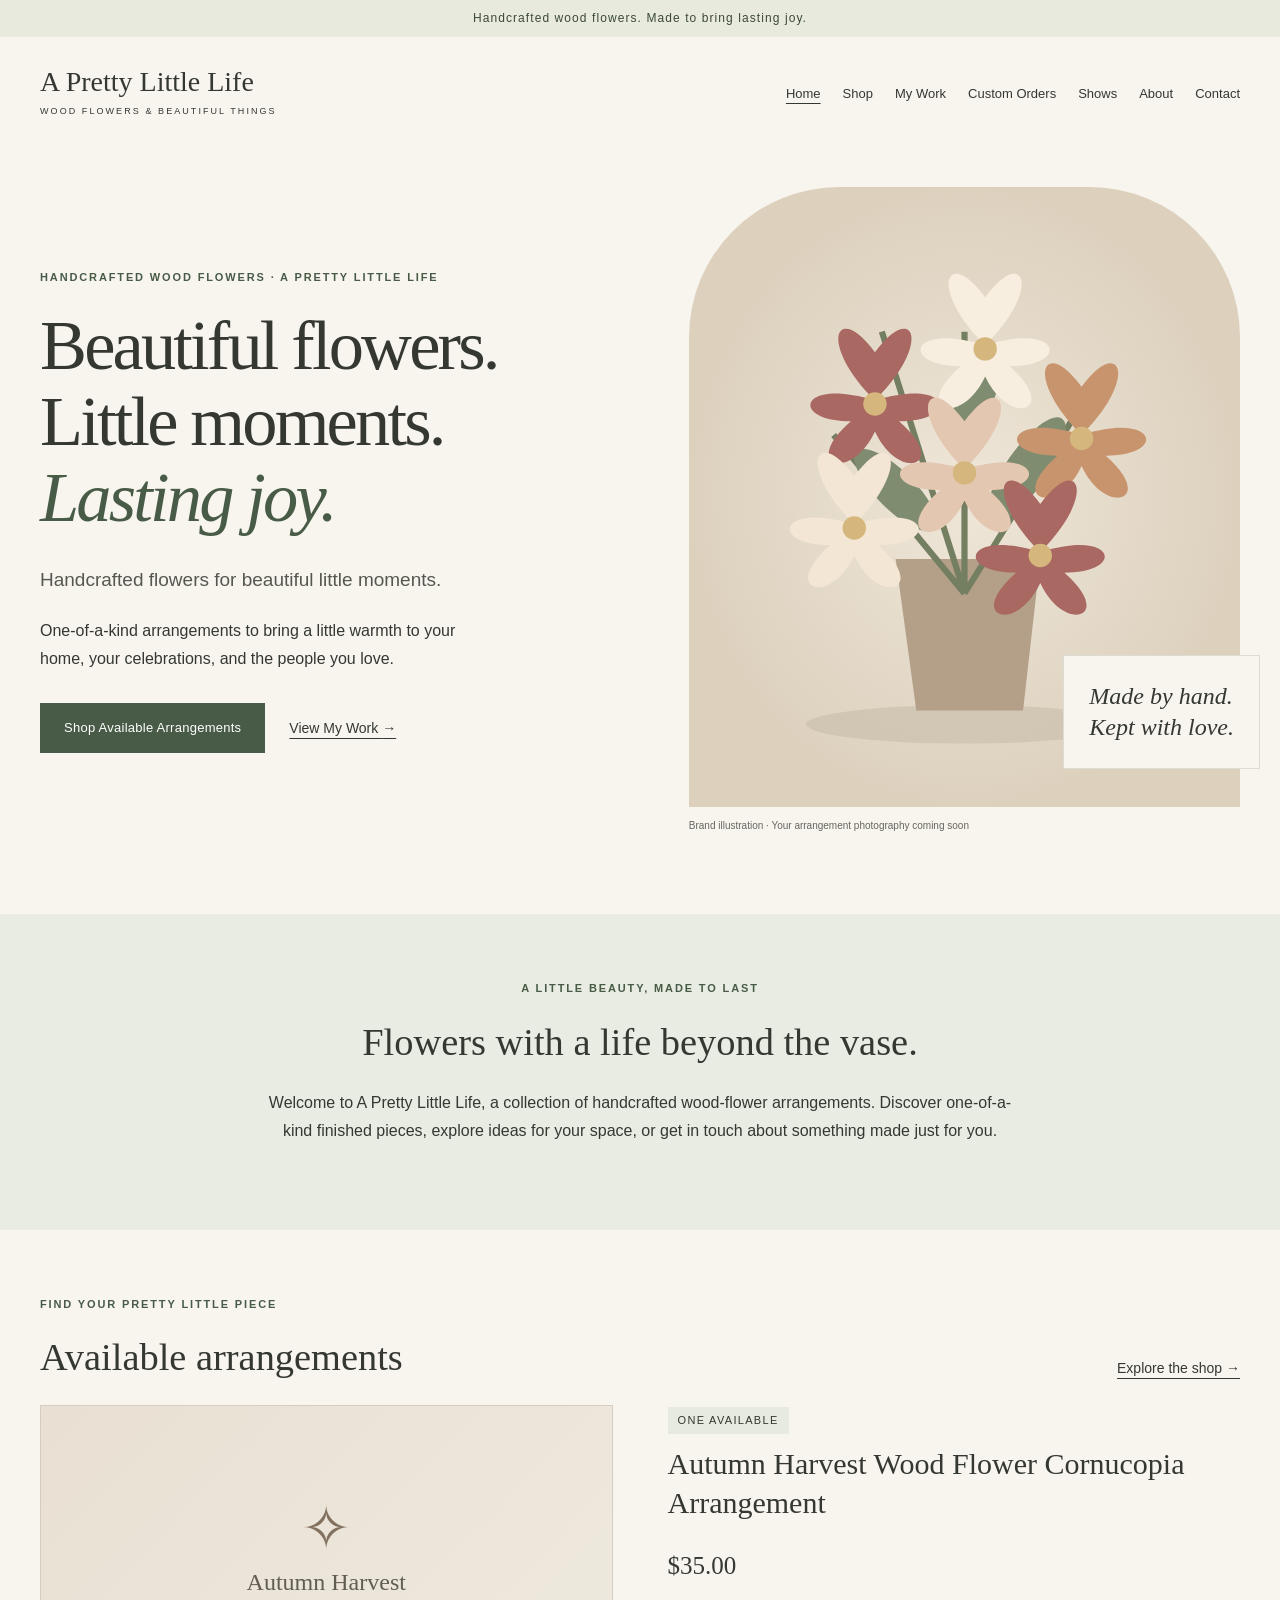
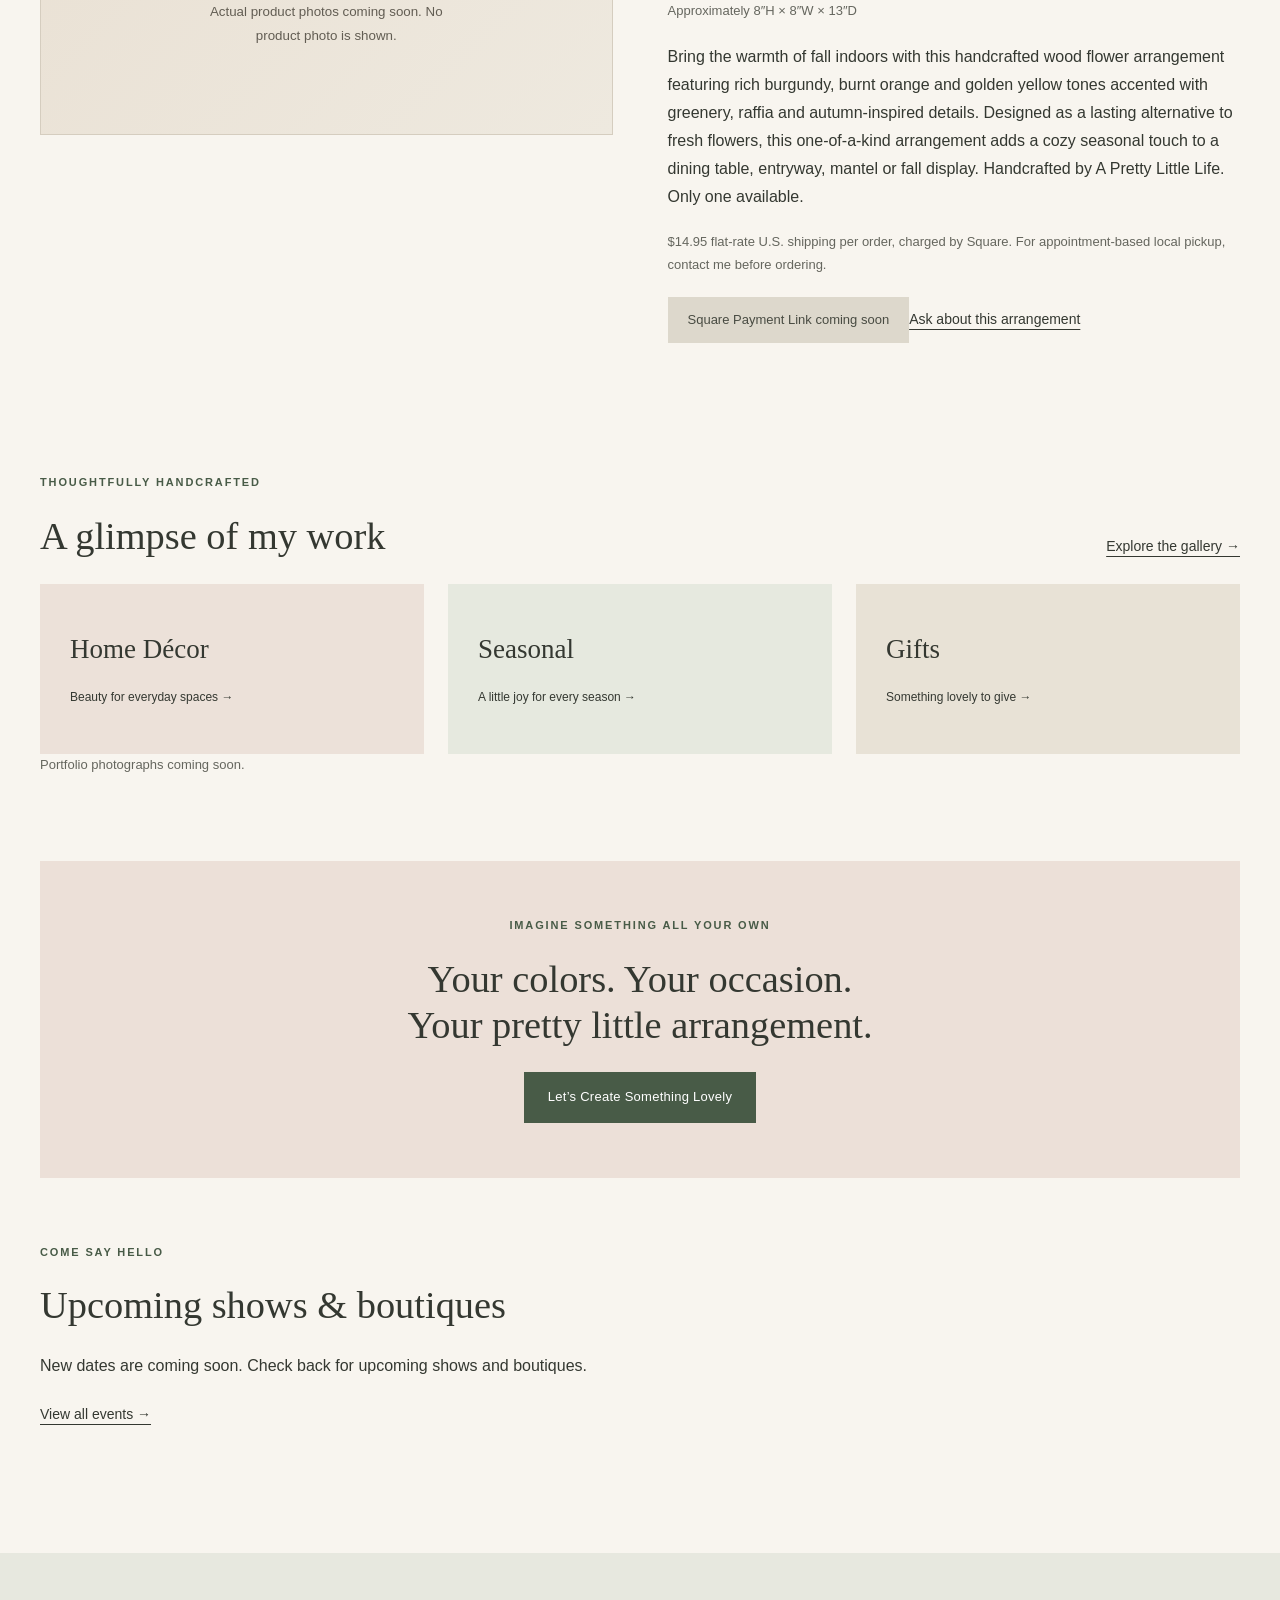
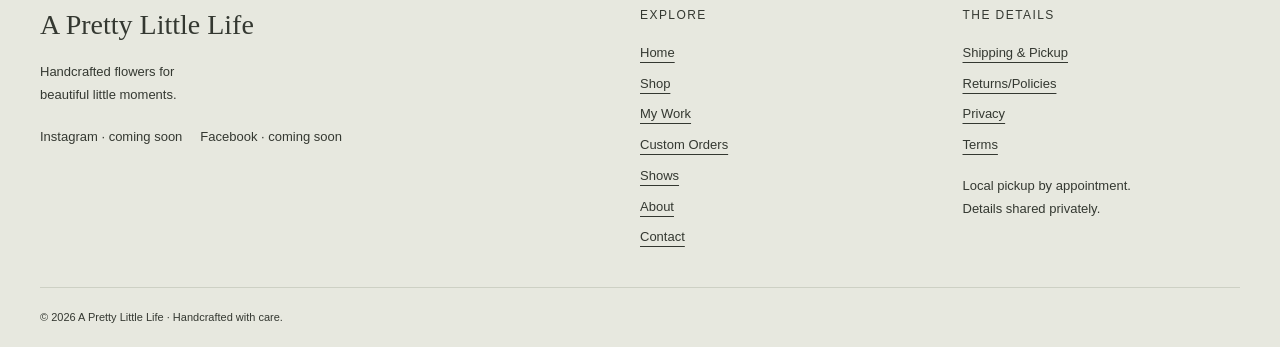
==== index.html @ d49af899 "Build A Pretty Little Life static boutique website" ====
<!doctype html><html lang="en"><head><meta charset="utf-8"><meta name="viewport" content="width=device-width,initial-scale=1"><title>Handcrafted wood-flower arrangements | A Pretty Little Life</title><meta name="description" content="Lasting wood-flower arrangements for your home, gifts and beautiful little moments."><meta property="og:title" content="Handcrafted wood-flower arrangements | A Pretty Little Life"><meta property="og:description" content="Lasting wood-flower arrangements for your home, gifts and beautiful little moments."><meta property="og:type" content="website"><meta property="og:site_name" content="A Pretty Little Life"><meta name="theme-color" content="#f8f5ef"><link rel="icon" href="assets/favicon.svg" type="image/svg+xml"><link rel="stylesheet" href="assets/style.css"><script src="assets/site.js" defer></script><script type="application/ld+json">{"@context": "https://schema.org", "@type": "Organization", "name": "A Pretty Little Life", "description": "Handcrafted wood-flower arrangements for home d\u00e9cor, gifts and celebrations."}</script><!-- PUBLIC-SEO-START --><link rel="canonical" href="https://aprettylittlelife.github.io/APrettyLittleLife-website/index.html"><meta property="og:url" content="https://aprettylittlelife.github.io/APrettyLittleLife-website/index.html"><!-- PUBLIC-SEO-END --></head><body><a class="skip" href="#main">Skip to content</a><div class="announcement">Handcrafted wood flowers. Made to bring lasting joy.</div><header class="header wrap"><a class="brand" href="index.html">A Pretty Little Life<span>WOOD FLOWERS & BEAUTIFUL THINGS</span></a><button class="menu-toggle" aria-expanded="false" aria-controls="navigation">Menu</button><nav id="navigation" aria-label="Main navigation"><a href="index.html" aria-current="page">Home</a><a href="shop.html">Shop</a><a href="my-work.html">My Work</a><a href="custom-orders.html">Custom Orders</a><a href="shows.html">Shows</a><a href="about.html">About</a><a href="contact.html">Contact</a></nav></header><main id="main"><noscript><p class="wrap form-notice">Please enable JavaScript to view current products, portfolio filters and contact options. Online ordering and inquiries are not available without JavaScript.</p></noscript><section class="hero wrap"><div><p class="eyebrow">Handcrafted wood flowers · A Pretty Little Life</p><h1>Beautiful flowers.<br>Little moments.<br><em>Lasting joy.</em></h1><p class="lede">Handcrafted flowers for beautiful little moments.</p><p>One-of-a-kind arrangements to bring a little warmth to your home, your celebrations, and the people you love.</p><div class="actions"><a class="button" href="shop.html">Shop Available Arrangements</a><a class="text-link" href="my-work.html">View My Work <span aria-hidden="true">→</span></a></div></div><figure class="hero-art"><img src="assets/flowers.svg" width="800" height="900" alt="Decorative illustration of cream, blush and terracotta flowers in a vase"><figcaption>Brand illustration · Your arrangement photography coming soon</figcaption><span class="art-note">Made by hand.<br>Kept with love.</span></figure></section><section class="intro-band"><div class="wrap narrow"><p class="eyebrow">A little beauty, made to last</p><h2>Flowers with a life beyond the vase.</h2><p>Welcome to A Pretty Little Life, a collection of handcrafted wood-flower arrangements. Discover one-of-a-kind finished pieces, explore ideas for your space, or get in touch about something made just for you.</p></div></section><section class="wrap section"><div class="section-heading"><div><p class="eyebrow">Find your pretty little piece</p><h2>Available arrangements</h2></div><a class="text-link" href="shop.html">Explore the shop →</a></div><div data-products></div></section><section class="wrap section"><div class="section-heading"><div><p class="eyebrow">Thoughtfully handcrafted</p><h2>A glimpse of my work</h2></div><a class="text-link" href="my-work.html">Explore the gallery →</a></div><div class="category-grid"><a href="my-work.html?category=Home%20Décor">Home Décor <span>Beauty for everyday spaces →</span></a><a href="my-work.html?category=Seasonal">Seasonal <span>A little joy for every season →</span></a><a href="my-work.html?category=Gifts">Gifts <span>Something lovely to give →</span></a></div><p class="muted">Portfolio photographs coming soon.</p></section><section class="cta wrap"><p class="eyebrow">Imagine something all your own</p><h2>Your colors. Your occasion.<br>Your pretty little arrangement.</h2><a class="button" href="custom-orders.html">Let’s Create Something Lovely</a></section><section class="wrap section"><p class="eyebrow">Come say hello</p><h2>Upcoming shows & boutiques</h2><div data-events></div><a class="text-link" href="shows.html">View all events →</a></section></main><footer><div class="wrap footer-grid"><div><a class="brand" href="index.html">A Pretty Little Life</a><p>Handcrafted flowers for<br>beautiful little moments.</p><div data-social></div></div><div><h2>Explore</h2><a href="index.html" aria-current="page">Home</a><a href="shop.html">Shop</a><a href="my-work.html">My Work</a><a href="custom-orders.html">Custom Orders</a><a href="shows.html">Shows</a><a href="about.html">About</a><a href="contact.html">Contact</a></div><div><h2>The details</h2><a href="shipping.html">Shipping & Pickup</a><a href="policies.html">Returns/Policies</a><a href="privacy.html">Privacy</a><a href="terms.html">Terms</a><p>Local pickup by appointment.<br>Details shared privately.</p></div></div><div class="wrap copyright">© <span data-year></span> A Pretty Little Life · Handcrafted with care.</div></footer></body></html>
---- assets/style.css ----
:root{--cream:#f8f5ef;--ink:#343831;--sage:#485b47;--muted:#65665e;--line:#dedbd2;--blush:#ece0d8}*{box-sizing:border-box}body{margin:0;background:var(--cream);color:var(--ink);font:16px/1.75 Arial,sans-serif}h1,h2,h3,.brand{font-family:Georgia,'Times New Roman',serif;font-weight:400}h1{font-size:clamp(2.5rem,5.5vw,5.2rem);line-height:1.08;letter-spacing:-.04em;margin:20px 0 28px}h2{font-size:clamp(1.9rem,3vw,2.8rem);line-height:1.2;margin:10px 0 24px}h3{font-size:1.5rem;line-height:1.3}p{margin:0 0 20px}a{color:inherit;text-underline-offset:5px}button,input,select,textarea{font:inherit}button,a,input,select,textarea{touch-action:manipulation}button{cursor:pointer}:focus-visible{outline:3px solid #976545;outline-offset:5px}.wrap{width:min(1200px,calc(100% - 80px));margin:auto}.narrow{max-width:760px}.announcement{text-align:center;background:#e7eadd;color:#3c493b;padding:8px;font-size:12px;letter-spacing:.09em}.header{display:flex;align-items:center;justify-content:space-between;padding-top:28px;padding-bottom:28px;gap:25px}.brand{text-decoration:none;font-size:28px;line-height:1.2;white-space:nowrap}.brand span{display:block;font:9px/2.8 Arial,sans-serif;letter-spacing:.23em;text-align:center}.header nav{display:flex;gap:22px;font-size:13px}.header nav a{text-decoration:none}.header nav a:hover,.header nav a[aria-current]{text-decoration:underline}.menu-toggle{display:none}.hero{display:grid;grid-template-columns:1.05fr 1fr;gap:70px;align-items:center;padding-top:35px;padding-bottom:80px}.eyebrow{text-transform:uppercase;letter-spacing:.17em;font-size:11px;color:var(--sage);font-weight:700}.hero h1 em{color:var(--sage);font-weight:400}.lede{font-size:19px;max-width:650px;color:#55584f}.hero>div>p:not(.eyebrow){max-width:460px}.actions{display:flex;align-items:center;gap:24px;flex-wrap:wrap;margin-top:30px}.button{display:inline-block;background:var(--sage);color:white;padding:13px 23px;border:1px solid var(--sage);text-decoration:none;font-size:13px;letter-spacing:.02em}.button:hover{background:#334831}.text-link{font-size:14px}.hero-art{position:relative;margin:0}.hero-art img{width:100%;height:auto;display:block;border-radius:150px 150px 0 0}.hero-art figcaption{font-size:10px;margin-top:10px;color:var(--muted)}.art-note{position:absolute;bottom:65px;right:-20px;background:var(--cream);border:1px solid var(--line);padding:25px;font:italic 24px/1.3 Georgia}.intro-band{text-align:center;background:#e9ece2;padding:65px 0}.section{padding-top:65px;padding-bottom:65px}.section-heading{display:flex;align-items:end;justify-content:space-between;gap:20px;margin-bottom:25px}.section-heading h2{margin-bottom:0}.product{display:grid;grid-template-columns:1fr 1fr;gap:55px;align-items:start}.placeholder{background:linear-gradient(135deg,#e9e0d3,#eee9df);min-height:330px;display:flex;flex-direction:column;justify-content:center;align-items:center;text-align:center;padding:30px;color:#625d53;border:1px solid #d5cdbf}.placeholder:before{content:'✧';font:60px Georgia;color:#81715e}.placeholder span{font:24px/1.5 Georgia}.placeholder small{max-width:280px}.product h3{font-size:30px;margin-top:10px}.price{font:25px Georgia}.badge{font-size:11px;text-transform:uppercase;letter-spacing:.12em;display:inline-block;background:#e6eadf;padding:4px 10px}.muted{font-size:13px;color:var(--muted)}.product .disabled{background:#ddd8cc;color:#484b42;padding:12px 20px;display:inline-block;font-size:13px}.product figure{margin:0}.product img{width:100%;object-fit:contain;max-height:500px}.thumbnails{display:flex;gap:12px;flex-wrap:wrap;margin-top:12px}.thumbnails button{background:transparent;border:1px solid var(--line);padding:5px;width:75px}.thumbnails img{height:65px}.category-grid,.gallery-grid{display:grid;grid-template-columns:repeat(3,1fr);gap:24px}.category-grid a{background:#ece1d9;padding:50px 30px;text-decoration:none;font:27px Georgia}.category-grid a:nth-child(2){background:#e6e9df}.category-grid a:nth-child(3){background:#e8e2d6}.category-grid span{display:block;font:12px Arial;margin-top:25px}.cta{background:var(--blush);padding:55px;text-align:center}.info-grid{display:grid;grid-template-columns:1.25fr 1fr;gap:70px}.page-intro{padding-top:60px;padding-bottom:35px;border-bottom:1px solid var(--line)}.page-intro h1{font-size:clamp(2.5rem,5vw,4.5rem)}.filters{display:flex;gap:10px;flex-wrap:wrap;margin-bottom:30px}.filters button{border:1px solid #a3a99a;padding:9px 17px;background:transparent;color:var(--ink);font-size:13px}.filters button[aria-pressed=true]{background:var(--sage);color:white}.gallery-grid figure{margin:0}.gallery-grid img{width:100%;height:300px;object-fit:cover}.gallery-grid figcaption{font:22px Georgia;margin-top:16px}.form-grid{display:grid;grid-template-columns:1fr 1fr;gap:20px}label{display:block;font-size:13px;font-weight:600}input,select,textarea{display:block;width:100%;background:#fffdf9;border:1px solid #9e9e91;color:var(--ink);padding:11px;margin-top:7px;border-radius:0}.full{grid-column:1/-1}.form-notice,.story-placeholder{padding:20px;background:#ede7dc;border-left:3px solid #8b7960;font-size:14px}.form-notice{margin-top:25px}.form-result{margin-top:20px}.event{border-bottom:1px solid var(--line);padding:20px 0}footer{margin-top:60px;background:#e7e8df;padding:55px 0 20px}.footer-grid{display:grid;grid-template-columns:2fr 1fr 1fr;gap:45px}.footer-grid h2{font:12px Arial;text-transform:uppercase;letter-spacing:.12em;margin:0 0 20px}.footer-grid>div>a:not(.brand){display:block;font-size:13px;margin-bottom:8px}.footer-grid p{font-size:13px;margin-top:18px}.social{display:flex;gap:18px;font-size:13px}.copyright{border-top:1px solid #cdd0c4;padding-top:20px;margin-top:30px;font-size:11px}.skip{position:absolute;left:15px;top:-100px;background:white;padding:15px;z-index:10}.skip:focus{top:10px}.portrait{min-height:420px}body:has(.menu-toggle[aria-expanded=true]) .header nav{display:flex}@media(max-width:1000px){.header{flex-wrap:wrap}.header nav{gap:18px}.hero{gap:35px}.brand{font-size:25px}.wrap{width:calc(100% - 48px)}}@media(max-width:700px){.wrap{width:calc(100% - 36px)}.header{position:relative;padding:20px 0}.menu-toggle{display:block;background:transparent;border:1px solid #8c9484;padding:7px 12px}.header nav{display:none;width:100%;flex-direction:column;gap:0}.header nav a{padding:12px 0}.hero{grid-template-columns:1fr;padding-top:30px;padding-bottom:45px;gap:35px}.hero h1{font-size:3.3rem}.hero-art{max-width:440px;width:100%;margin:auto}.art-note{right:0}.hero-art img{max-height:460px;object-fit:cover}.section{padding:40px 0}.intro-band{padding:40px 0}.product,.info-grid{grid-template-columns:1fr;gap:30px}.category-grid,.gallery-grid{grid-template-columns:1fr}.category-grid a{padding:35px}.section-heading{align-items:start;flex-direction:column}.cta{padding:35px 20px}.footer-grid{grid-template-columns:1fr 1fr;gap:30px}.footer-grid>div:first-child{grid-column:1/-1}.form-grid{grid-template-columns:1fr}.page-intro{padding-top:35px}.announcement{font-size:10px}.placeholder{min-height:280px}}
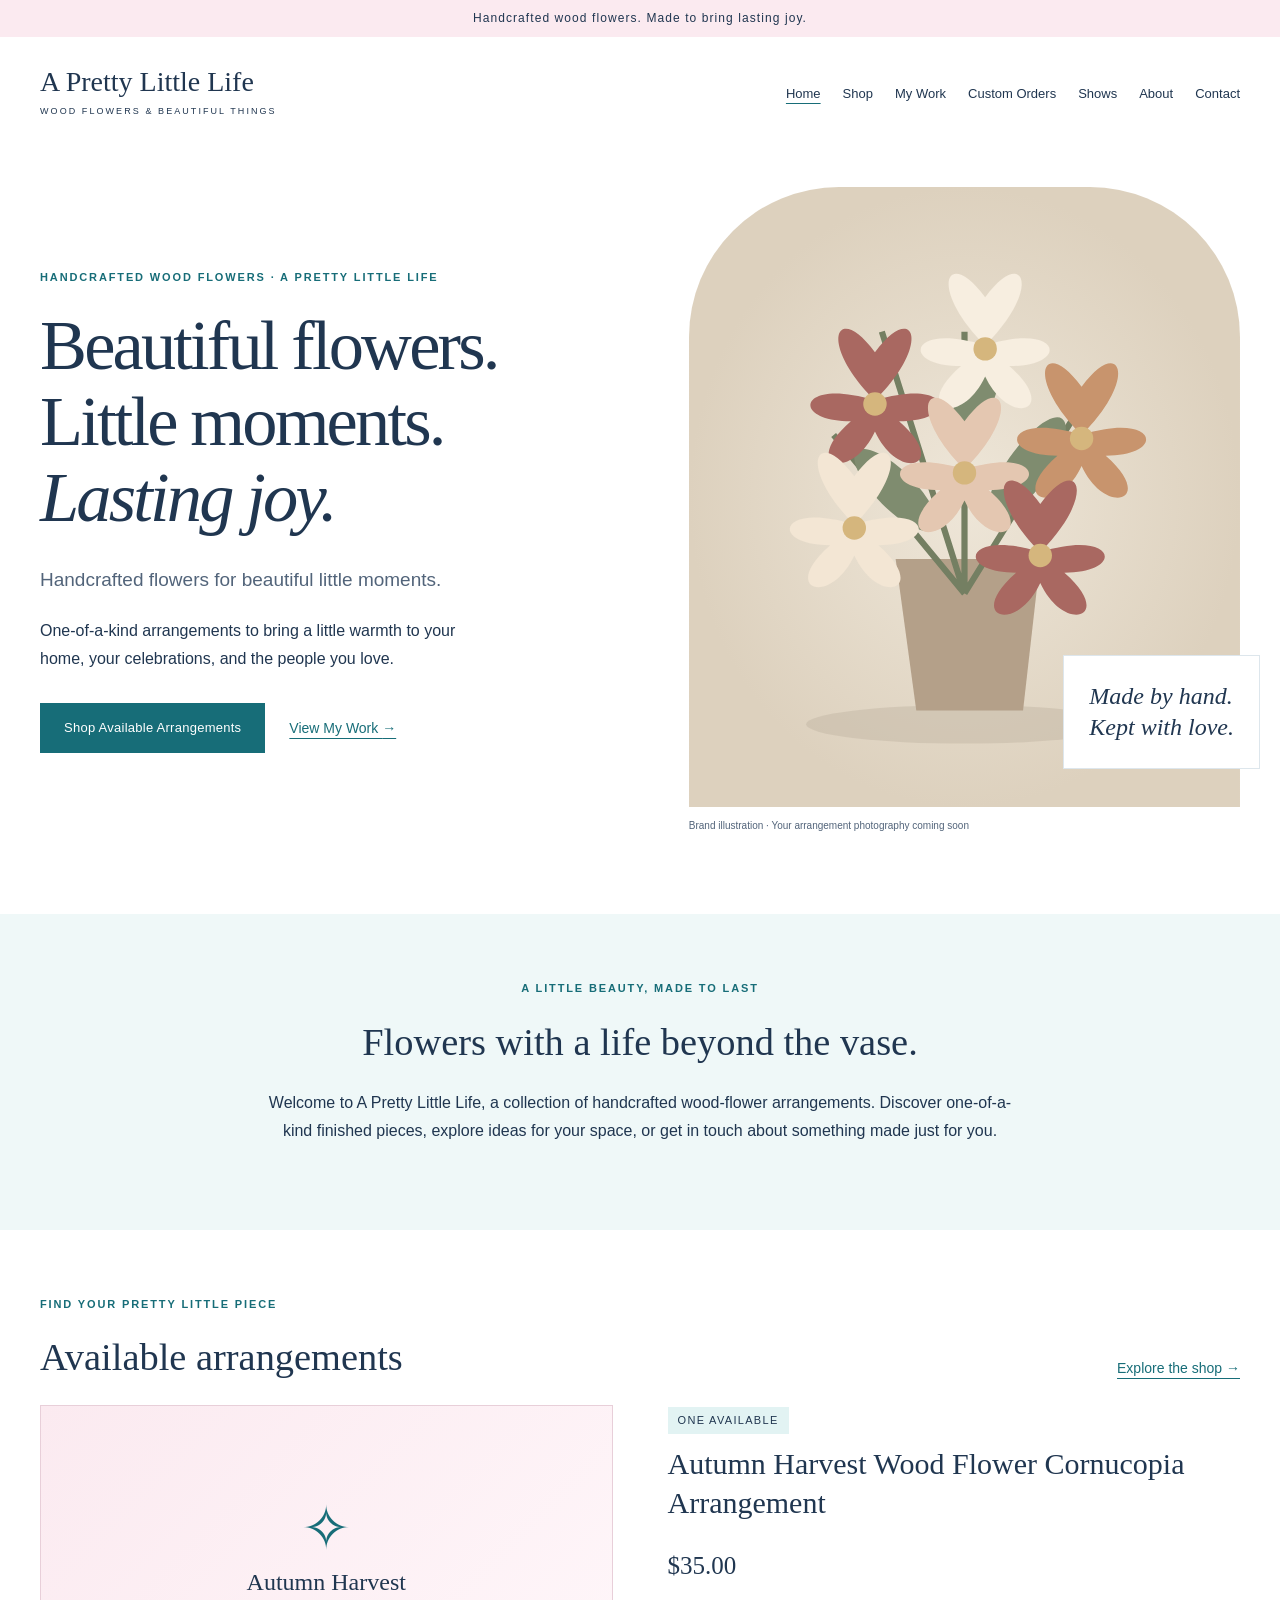
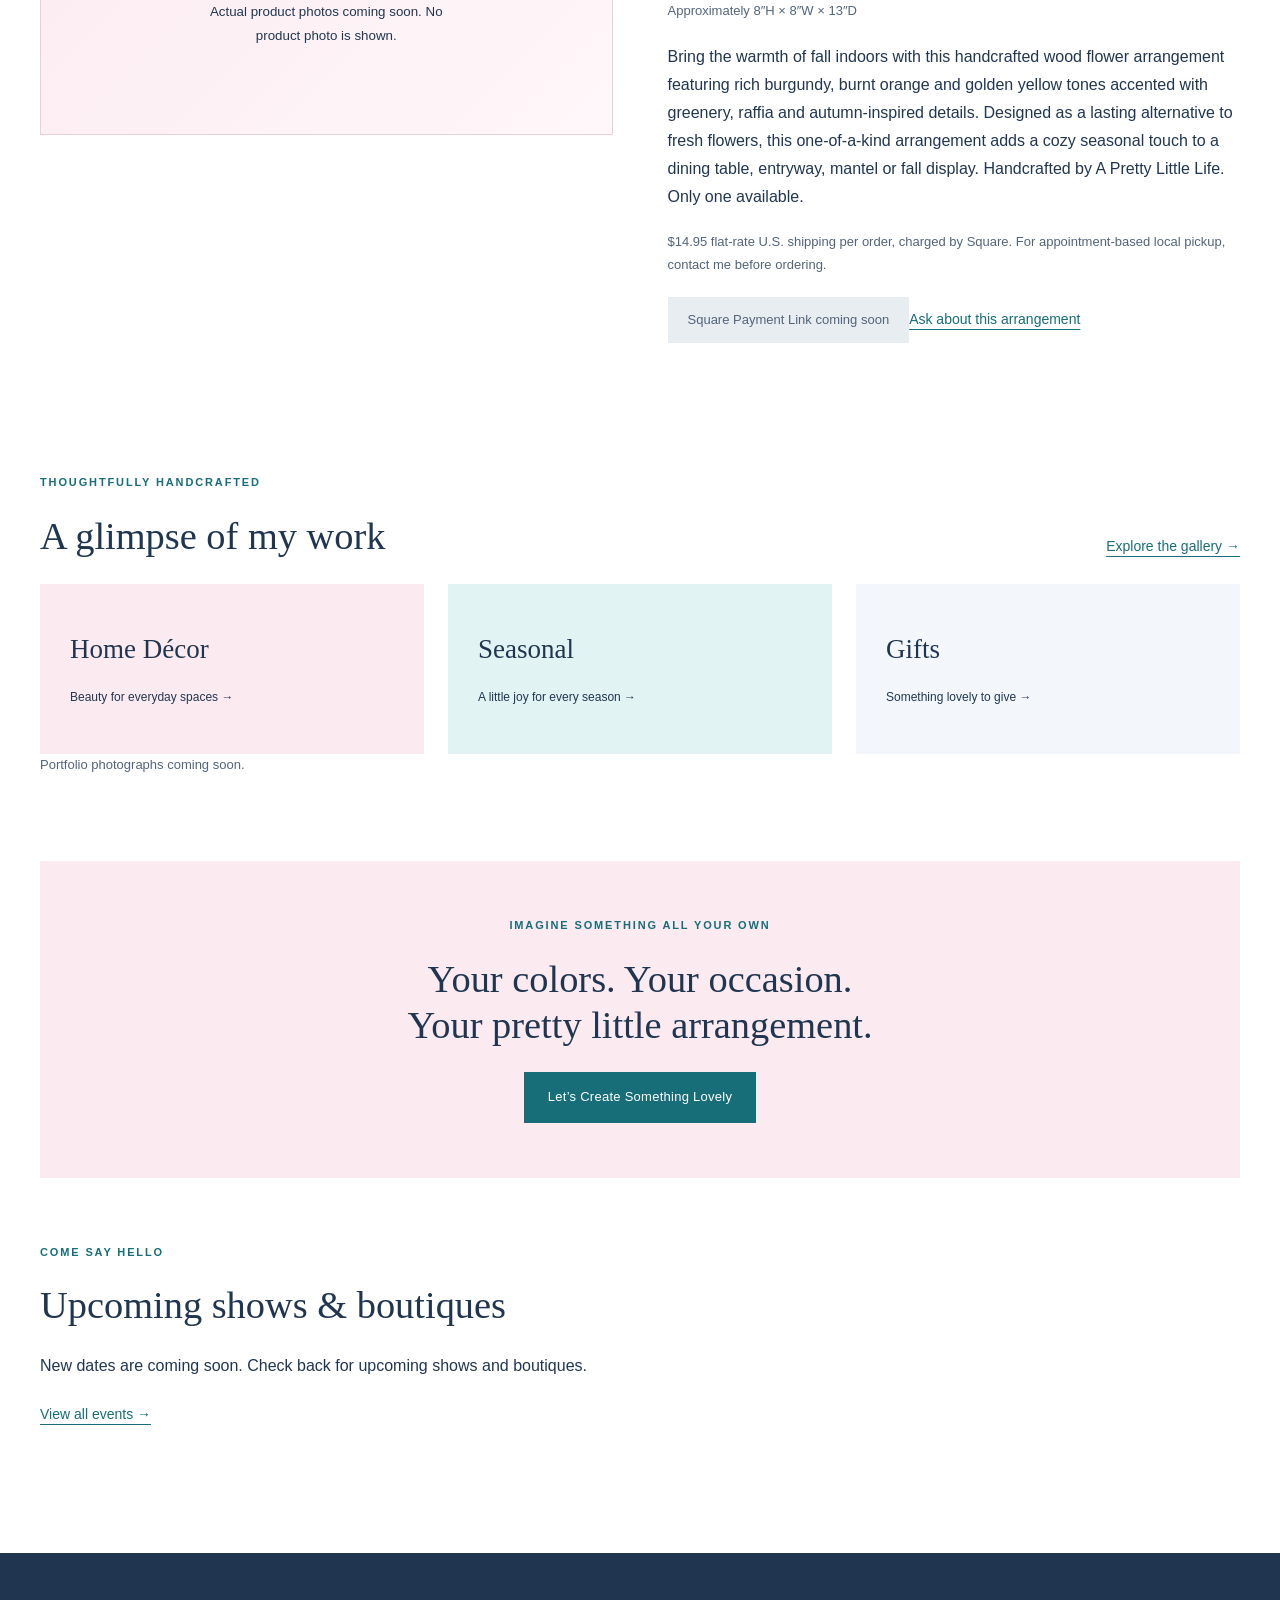
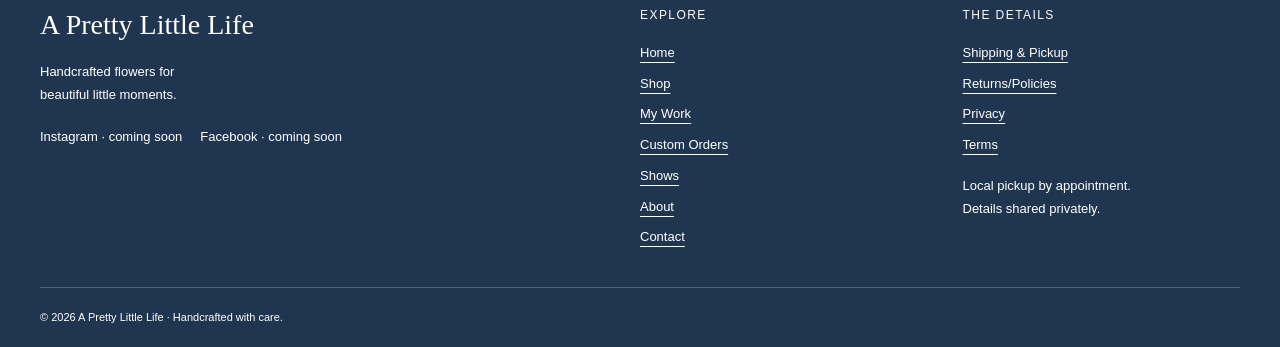
==== commit 7f846955: "Refresh boutique palette with white pink aqua and navy" ====
--- a/index.html
+++ b/index.html
@@ -1 +1 @@
-<!doctype html><html lang="en"><head><meta charset="utf-8"><meta name="viewport" content="width=device-width,initial-scale=1"><title>Handcrafted wood-flower arrangements | A Pretty Little Life</title><meta name="description" content="Lasting wood-flower arrangements for your home, gifts and beautiful little moments."><meta property="og:title" content="Handcrafted wood-flower arrangements | A Pretty Little Life"><meta property="og:description" content="Lasting wood-flower arrangements for your home, gifts and beautiful little moments."><meta property="og:type" content="website"><meta property="og:site_name" content="A Pretty Little Life"><meta name="theme-color" content="#f8f5ef"><link rel="icon" href="assets/favicon.svg" type="image/svg+xml"><link rel="stylesheet" href="assets/style.css"><script src="assets/site.js" defer></script><script type="application/ld+json">{"@context": "https://schema.org", "@type": "Organization", "name": "A Pretty Little Life", "description": "Handcrafted wood-flower arrangements for home d\u00e9cor, gifts and celebrations."}</script><!-- PUBLIC-SEO-START --><link rel="canonical" href="https://aprettylittlelife.github.io/APrettyLittleLife-website/index.html"><meta property="og:url" content="https://aprettylittlelife.github.io/APrettyLittleLife-website/index.html"><!-- PUBLIC-SEO-END --></head><body><a class="skip" href="#main">Skip to content</a><div class="announcement">Handcrafted wood flowers. Made to bring lasting joy.</div><header class="header wrap"><a class="brand" href="index.html">A Pretty Little Life<span>WOOD FLOWERS & BEAUTIFUL THINGS</span></a><button class="menu-toggle" aria-expanded="false" aria-controls="navigation">Menu</button><nav id="navigation" aria-label="Main navigation"><a href="index.html" aria-current="page">Home</a><a href="shop.html">Shop</a><a href="my-work.html">My Work</a><a href="custom-orders.html">Custom Orders</a><a href="shows.html">Shows</a><a href="about.html">About</a><a href="contact.html">Contact</a></nav></header><main id="main"><noscript><p class="wrap form-notice">Please enable JavaScript to view current products, portfolio filters and contact options. Online ordering and inquiries are not available without JavaScript.</p></noscript><section class="hero wrap"><div><p class="eyebrow">Handcrafted wood flowers · A Pretty Little Life</p><h1>Beautiful flowers.<br>Little moments.<br><em>Lasting joy.</em></h1><p class="lede">Handcrafted flowers for beautiful little moments.</p><p>One-of-a-kind arrangements to bring a little warmth to your home, your celebrations, and the people you love.</p><div class="actions"><a class="button" href="shop.html">Shop Available Arrangements</a><a class="text-link" href="my-work.html">View My Work <span aria-hidden="true">→</span></a></div></div><figure class="hero-art"><img src="assets/flowers.svg" width="800" height="900" alt="Decorative illustration of cream, blush and terracotta flowers in a vase"><figcaption>Brand illustration · Your arrangement photography coming soon</figcaption><span class="art-note">Made by hand.<br>Kept with love.</span></figure></section><section class="intro-band"><div class="wrap narrow"><p class="eyebrow">A little beauty, made to last</p><h2>Flowers with a life beyond the vase.</h2><p>Welcome to A Pretty Little Life, a collection of handcrafted wood-flower arrangements. Discover one-of-a-kind finished pieces, explore ideas for your space, or get in touch about something made just for you.</p></div></section><section class="wrap section"><div class="section-heading"><div><p class="eyebrow">Find your pretty little piece</p><h2>Available arrangements</h2></div><a class="text-link" href="shop.html">Explore the shop →</a></div><div data-products></div></section><section class="wrap section"><div class="section-heading"><div><p class="eyebrow">Thoughtfully handcrafted</p><h2>A glimpse of my work</h2></div><a class="text-link" href="my-work.html">Explore the gallery →</a></div><div class="category-grid"><a href="my-work.html?category=Home%20Décor">Home Décor <span>Beauty for everyday spaces →</span></a><a href="my-work.html?category=Seasonal">Seasonal <span>A little joy for every season →</span></a><a href="my-work.html?category=Gifts">Gifts <span>Something lovely to give →</span></a></div><p class="muted">Portfolio photographs coming soon.</p></section><section class="cta wrap"><p class="eyebrow">Imagine something all your own</p><h2>Your colors. Your occasion.<br>Your pretty little arrangement.</h2><a class="button" href="custom-orders.html">Let’s Create Something Lovely</a></section><section class="wrap section"><p class="eyebrow">Come say hello</p><h2>Upcoming shows & boutiques</h2><div data-events></div><a class="text-link" href="shows.html">View all events →</a></section></main><footer><div class="wrap footer-grid"><div><a class="brand" href="index.html">A Pretty Little Life</a><p>Handcrafted flowers for<br>beautiful little moments.</p><div data-social></div></div><div><h2>Explore</h2><a href="index.html" aria-current="page">Home</a><a href="shop.html">Shop</a><a href="my-work.html">My Work</a><a href="custom-orders.html">Custom Orders</a><a href="shows.html">Shows</a><a href="about.html">About</a><a href="contact.html">Contact</a></div><div><h2>The details</h2><a href="shipping.html">Shipping & Pickup</a><a href="policies.html">Returns/Policies</a><a href="privacy.html">Privacy</a><a href="terms.html">Terms</a><p>Local pickup by appointment.<br>Details shared privately.</p></div></div><div class="wrap copyright">© <span data-year></span> A Pretty Little Life · Handcrafted with care.</div></footer></body></html>+<!doctype html><html lang="en"><head><meta charset="utf-8"><meta name="viewport" content="width=device-width,initial-scale=1"><title>Handcrafted wood-flower arrangements | A Pretty Little Life</title><meta name="description" content="Lasting wood-flower arrangements for your home, gifts and beautiful little moments."><meta property="og:title" content="Handcrafted wood-flower arrangements | A Pretty Little Life"><meta property="og:description" content="Lasting wood-flower arrangements for your home, gifts and beautiful little moments."><meta property="og:type" content="website"><meta property="og:site_name" content="A Pretty Little Life"><meta name="theme-color" content="#ffffff"><link rel="icon" href="assets/favicon.svg" type="image/svg+xml"><link rel="stylesheet" href="assets/style.css"><script src="assets/site.js" defer></script><script type="application/ld+json">{"@context": "https://schema.org", "@type": "Organization", "name": "A Pretty Little Life", "description": "Handcrafted wood-flower arrangements for home d\u00e9cor, gifts and celebrations."}</script><!-- PUBLIC-SEO-START --><link rel="canonical" href="https://aprettylittlelife.github.io/APrettyLittleLife-website/index.html"><meta property="og:url" content="https://aprettylittlelife.github.io/APrettyLittleLife-website/index.html"><!-- PUBLIC-SEO-END --></head><body><a class="skip" href="#main">Skip to content</a><div class="announcement">Handcrafted wood flowers. Made to bring lasting joy.</div><header class="header wrap"><a class="brand" href="index.html">A Pretty Little Life<span>WOOD FLOWERS & BEAUTIFUL THINGS</span></a><button class="menu-toggle" aria-expanded="false" aria-controls="navigation">Menu</button><nav id="navigation" aria-label="Main navigation"><a href="index.html" aria-current="page">Home</a><a href="shop.html">Shop</a><a href="my-work.html">My Work</a><a href="custom-orders.html">Custom Orders</a><a href="shows.html">Shows</a><a href="about.html">About</a><a href="contact.html">Contact</a></nav></header><main id="main"><noscript><p class="wrap form-notice">Please enable JavaScript to view current products, portfolio filters and contact options. Online ordering and inquiries are not available without JavaScript.</p></noscript><section class="hero wrap"><div><p class="eyebrow">Handcrafted wood flowers · A Pretty Little Life</p><h1>Beautiful flowers.<br>Little moments.<br><em>Lasting joy.</em></h1><p class="lede">Handcrafted flowers for beautiful little moments.</p><p>One-of-a-kind arrangements to bring a little warmth to your home, your celebrations, and the people you love.</p><div class="actions"><a class="button" href="shop.html">Shop Available Arrangements</a><a class="text-link" href="my-work.html">View My Work <span aria-hidden="true">→</span></a></div></div><figure class="hero-art"><img src="assets/flowers.svg" width="800" height="900" alt="Decorative illustration of cream, blush and terracotta flowers in a vase"><figcaption>Brand illustration · Your arrangement photography coming soon</figcaption><span class="art-note">Made by hand.<br>Kept with love.</span></figure></section><section class="intro-band"><div class="wrap narrow"><p class="eyebrow">A little beauty, made to last</p><h2>Flowers with a life beyond the vase.</h2><p>Welcome to A Pretty Little Life, a collection of handcrafted wood-flower arrangements. Discover one-of-a-kind finished pieces, explore ideas for your space, or get in touch about something made just for you.</p></div></section><section class="wrap section"><div class="section-heading"><div><p class="eyebrow">Find your pretty little piece</p><h2>Available arrangements</h2></div><a class="text-link" href="shop.html">Explore the shop →</a></div><div data-products></div></section><section class="wrap section"><div class="section-heading"><div><p class="eyebrow">Thoughtfully handcrafted</p><h2>A glimpse of my work</h2></div><a class="text-link" href="my-work.html">Explore the gallery →</a></div><div class="category-grid"><a href="my-work.html?category=Home%20Décor">Home Décor <span>Beauty for everyday spaces →</span></a><a href="my-work.html?category=Seasonal">Seasonal <span>A little joy for every season →</span></a><a href="my-work.html?category=Gifts">Gifts <span>Something lovely to give →</span></a></div><p class="muted">Portfolio photographs coming soon.</p></section><section class="cta wrap"><p class="eyebrow">Imagine something all your own</p><h2>Your colors. Your occasion.<br>Your pretty little arrangement.</h2><a class="button" href="custom-orders.html">Let’s Create Something Lovely</a></section><section class="wrap section"><p class="eyebrow">Come say hello</p><h2>Upcoming shows & boutiques</h2><div data-events></div><a class="text-link" href="shows.html">View all events →</a></section></main><footer><div class="wrap footer-grid"><div><a class="brand" href="index.html">A Pretty Little Life</a><p>Handcrafted flowers for<br>beautiful little moments.</p><div data-social></div></div><div><h2>Explore</h2><a href="index.html" aria-current="page">Home</a><a href="shop.html">Shop</a><a href="my-work.html">My Work</a><a href="custom-orders.html">Custom Orders</a><a href="shows.html">Shows</a><a href="about.html">About</a><a href="contact.html">Contact</a></div><div><h2>The details</h2><a href="shipping.html">Shipping & Pickup</a><a href="policies.html">Returns/Policies</a><a href="privacy.html">Privacy</a><a href="terms.html">Terms</a><p>Local pickup by appointment.<br>Details shared privately.</p></div></div><div class="wrap copyright">© <span data-year></span> A Pretty Little Life · Handcrafted with care.</div></footer></body></html>
--- a/assets/style.css
+++ b/assets/style.css
@@ -1 +1,4 @@
-:root{--cream:#f8f5ef;--ink:#343831;--sage:#485b47;--muted:#65665e;--line:#dedbd2;--blush:#ece0d8}*{box-sizing:border-box}body{margin:0;background:var(--cream);color:var(--ink);font:16px/1.75 Arial,sans-serif}h1,h2,h3,.brand{font-family:Georgia,'Times New Roman',serif;font-weight:400}h1{font-size:clamp(2.5rem,5.5vw,5.2rem);line-height:1.08;letter-spacing:-.04em;margin:20px 0 28px}h2{font-size:clamp(1.9rem,3vw,2.8rem);line-height:1.2;margin:10px 0 24px}h3{font-size:1.5rem;line-height:1.3}p{margin:0 0 20px}a{color:inherit;text-underline-offset:5px}button,input,select,textarea{font:inherit}button,a,input,select,textarea{touch-action:manipulation}button{cursor:pointer}:focus-visible{outline:3px solid #976545;outline-offset:5px}.wrap{width:min(1200px,calc(100% - 80px));margin:auto}.narrow{max-width:760px}.announcement{text-align:center;background:#e7eadd;color:#3c493b;padding:8px;font-size:12px;letter-spacing:.09em}.header{display:flex;align-items:center;justify-content:space-between;padding-top:28px;padding-bottom:28px;gap:25px}.brand{text-decoration:none;font-size:28px;line-height:1.2;white-space:nowrap}.brand span{display:block;font:9px/2.8 Arial,sans-serif;letter-spacing:.23em;text-align:center}.header nav{display:flex;gap:22px;font-size:13px}.header nav a{text-decoration:none}.header nav a:hover,.header nav a[aria-current]{text-decoration:underline}.menu-toggle{display:none}.hero{display:grid;grid-template-columns:1.05fr 1fr;gap:70px;align-items:center;padding-top:35px;padding-bottom:80px}.eyebrow{text-transform:uppercase;letter-spacing:.17em;font-size:11px;color:var(--sage);font-weight:700}.hero h1 em{color:var(--sage);font-weight:400}.lede{font-size:19px;max-width:650px;color:#55584f}.hero>div>p:not(.eyebrow){max-width:460px}.actions{display:flex;align-items:center;gap:24px;flex-wrap:wrap;margin-top:30px}.button{display:inline-block;background:var(--sage);color:white;padding:13px 23px;border:1px solid var(--sage);text-decoration:none;font-size:13px;letter-spacing:.02em}.button:hover{background:#334831}.text-link{font-size:14px}.hero-art{position:relative;margin:0}.hero-art img{width:100%;height:auto;display:block;border-radius:150px 150px 0 0}.hero-art figcaption{font-size:10px;margin-top:10px;color:var(--muted)}.art-note{position:absolute;bottom:65px;right:-20px;background:var(--cream);border:1px solid var(--line);padding:25px;font:italic 24px/1.3 Georgia}.intro-band{text-align:center;background:#e9ece2;padding:65px 0}.section{padding-top:65px;padding-bottom:65px}.section-heading{display:flex;align-items:end;justify-content:space-between;gap:20px;margin-bottom:25px}.section-heading h2{margin-bottom:0}.product{display:grid;grid-template-columns:1fr 1fr;gap:55px;align-items:start}.placeholder{background:linear-gradient(135deg,#e9e0d3,#eee9df);min-height:330px;display:flex;flex-direction:column;justify-content:center;align-items:center;text-align:center;padding:30px;color:#625d53;border:1px solid #d5cdbf}.placeholder:before{content:'✧';font:60px Georgia;color:#81715e}.placeholder span{font:24px/1.5 Georgia}.placeholder small{max-width:280px}.product h3{font-size:30px;margin-top:10px}.price{font:25px Georgia}.badge{font-size:11px;text-transform:uppercase;letter-spacing:.12em;display:inline-block;background:#e6eadf;padding:4px 10px}.muted{font-size:13px;color:var(--muted)}.product .disabled{background:#ddd8cc;color:#484b42;padding:12px 20px;display:inline-block;font-size:13px}.product figure{margin:0}.product img{width:100%;object-fit:contain;max-height:500px}.thumbnails{display:flex;gap:12px;flex-wrap:wrap;margin-top:12px}.thumbnails button{background:transparent;border:1px solid var(--line);padding:5px;width:75px}.thumbnails img{height:65px}.category-grid,.gallery-grid{display:grid;grid-template-columns:repeat(3,1fr);gap:24px}.category-grid a{background:#ece1d9;padding:50px 30px;text-decoration:none;font:27px Georgia}.category-grid a:nth-child(2){background:#e6e9df}.category-grid a:nth-child(3){background:#e8e2d6}.category-grid span{display:block;font:12px Arial;margin-top:25px}.cta{background:var(--blush);padding:55px;text-align:center}.info-grid{display:grid;grid-template-columns:1.25fr 1fr;gap:70px}.page-intro{padding-top:60px;padding-bottom:35px;border-bottom:1px solid var(--line)}.page-intro h1{font-size:clamp(2.5rem,5vw,4.5rem)}.filters{display:flex;gap:10px;flex-wrap:wrap;margin-bottom:30px}.filters button{border:1px solid #a3a99a;padding:9px 17px;background:transparent;color:var(--ink);font-size:13px}.filters button[aria-pressed=true]{background:var(--sage);color:white}.gallery-grid figure{margin:0}.gallery-grid img{width:100%;height:300px;object-fit:cover}.gallery-grid figcaption{font:22px Georgia;margin-top:16px}.form-grid{display:grid;grid-template-columns:1fr 1fr;gap:20px}label{display:block;font-size:13px;font-weight:600}input,select,textarea{display:block;width:100%;background:#fffdf9;border:1px solid #9e9e91;color:var(--ink);padding:11px;margin-top:7px;border-radius:0}.full{grid-column:1/-1}.form-notice,.story-placeholder{padding:20px;background:#ede7dc;border-left:3px solid #8b7960;font-size:14px}.form-notice{margin-top:25px}.form-result{margin-top:20px}.event{border-bottom:1px solid var(--line);padding:20px 0}footer{margin-top:60px;background:#e7e8df;padding:55px 0 20px}.footer-grid{display:grid;grid-template-columns:2fr 1fr 1fr;gap:45px}.footer-grid h2{font:12px Arial;text-transform:uppercase;letter-spacing:.12em;margin:0 0 20px}.footer-grid>div>a:not(.brand){display:block;font-size:13px;margin-bottom:8px}.footer-grid p{font-size:13px;margin-top:18px}.social{display:flex;gap:18px;font-size:13px}.copyright{border-top:1px solid #cdd0c4;padding-top:20px;margin-top:30px;font-size:11px}.skip{position:absolute;left:15px;top:-100px;background:white;padding:15px;z-index:10}.skip:focus{top:10px}.portrait{min-height:420px}body:has(.menu-toggle[aria-expanded=true]) .header nav{display:flex}@media(max-width:1000px){.header{flex-wrap:wrap}.header nav{gap:18px}.hero{gap:35px}.brand{font-size:25px}.wrap{width:calc(100% - 48px)}}@media(max-width:700px){.wrap{width:calc(100% - 36px)}.header{position:relative;padding:20px 0}.menu-toggle{display:block;background:transparent;border:1px solid #8c9484;padding:7px 12px}.header nav{display:none;width:100%;flex-direction:column;gap:0}.header nav a{padding:12px 0}.hero{grid-template-columns:1fr;padding-top:30px;padding-bottom:45px;gap:35px}.hero h1{font-size:3.3rem}.hero-art{max-width:440px;width:100%;margin:auto}.art-note{right:0}.hero-art img{max-height:460px;object-fit:cover}.section{padding:40px 0}.intro-band{padding:40px 0}.product,.info-grid{grid-template-columns:1fr;gap:30px}.category-grid,.gallery-grid{grid-template-columns:1fr}.category-grid a{padding:35px}.section-heading{align-items:start;flex-direction:column}.cta{padding:35px 20px}.footer-grid{grid-template-columns:1fr 1fr;gap:30px}.footer-grid>div:first-child{grid-column:1/-1}.form-grid{grid-template-columns:1fr}.page-intro{padding-top:35px}.announcement{font-size:10px}.placeholder{min-height:280px}}
+:root{--white:#ffffff;--ink:#203650;--aqua:#176d78;--muted:#52647a;--line:#dde6ec;--pink:#fbeaf0}*{box-sizing:border-box}body{margin:0;background:var(--white);color:var(--ink);font:16px/1.75 Arial,sans-serif}h1,h2,h3,.brand{font-family:Georgia,'Times New Roman',serif;font-weight:400}h1{font-size:clamp(2.5rem,5.5vw,5.2rem);line-height:1.08;letter-spacing:-.04em;margin:20px 0 28px}h2{font-size:clamp(1.9rem,3vw,2.8rem);line-height:1.2;margin:10px 0 24px}h3{font-size:1.5rem;line-height:1.3}p{margin:0 0 20px}a{color:var(--aqua);text-underline-offset:5px}button,input,select,textarea{font:inherit}button,a,input,select,textarea{touch-action:manipulation}button{cursor:pointer}:focus-visible{outline:3px solid #176d78;outline-offset:5px}.wrap{width:min(1200px,calc(100% - 80px));margin:auto}.narrow{max-width:760px}.announcement{text-align:center;background:#fbeaf0;color:#203650;padding:8px;font-size:12px;letter-spacing:.09em}.header{display:flex;align-items:center;justify-content:space-between;padding-top:28px;padding-bottom:28px;gap:25px}.brand{color:var(--ink);text-decoration:none;font-size:28px;line-height:1.2;white-space:nowrap}.brand span{display:block;font:9px/2.8 Arial,sans-serif;letter-spacing:.23em;text-align:center}.header nav{display:flex;gap:22px;font-size:13px}.header nav a{color:var(--ink);text-decoration:none}.header nav a:hover,.header nav a[aria-current]{text-decoration:underline}.menu-toggle{display:none}.hero{display:grid;grid-template-columns:1.05fr 1fr;gap:70px;align-items:center;padding-top:35px;padding-bottom:80px}.eyebrow{text-transform:uppercase;letter-spacing:.17em;font-size:11px;color:var(--aqua);font-weight:700}.hero h1 em{color:var(--aqua);font-weight:400}.lede{font-size:19px;max-width:650px;color:#52647a}.hero>div>p:not(.eyebrow){max-width:460px}.actions{display:flex;align-items:center;gap:24px;flex-wrap:wrap;margin-top:30px}.button{display:inline-block;background:var(--aqua);color:white;padding:13px 23px;border:1px solid var(--aqua);text-decoration:none;font-size:13px;letter-spacing:.02em}.button:hover{background:#125660}.text-link{font-size:14px}.hero-art{position:relative;margin:0}.hero-art img{width:100%;height:auto;display:block;border-radius:150px 150px 0 0}.hero-art figcaption{font-size:10px;margin-top:10px;color:var(--muted)}.art-note{position:absolute;bottom:65px;right:-20px;background:var(--white);border:1px solid var(--line);padding:25px;font:italic 24px/1.3 Georgia}.intro-band{text-align:center;background:#eff8f8;padding:65px 0}.section{padding-top:65px;padding-bottom:65px}.section-heading{display:flex;align-items:end;justify-content:space-between;gap:20px;margin-bottom:25px}.section-heading h2{margin-bottom:0}.product{display:grid;grid-template-columns:1fr 1fr;gap:55px;align-items:start}.placeholder{background:linear-gradient(135deg,#fbeaf0,#fff7fa);min-height:330px;display:flex;flex-direction:column;justify-content:center;align-items:center;text-align:center;padding:30px;color:#203650;border:1px solid #e8cfd9}.placeholder:before{content:'✧';font:60px Georgia;color:#176d78}.placeholder span{font:24px/1.5 Georgia}.placeholder small{max-width:280px}.product h3{font-size:30px;margin-top:10px}.price{font:25px Georgia}.badge{font-size:11px;text-transform:uppercase;letter-spacing:.12em;display:inline-block;background:#e2f3f3;padding:4px 10px}.muted{font-size:13px;color:var(--muted)}.product .disabled{background:#e8edf2;color:#52647a;padding:12px 20px;display:inline-block;font-size:13px}.product figure{margin:0}.product img{width:100%;object-fit:contain;max-height:500px}.thumbnails{display:flex;gap:12px;flex-wrap:wrap;margin-top:12px}.thumbnails button{background:transparent;border:1px solid var(--line);padding:5px;width:75px}.thumbnails img{height:65px}.category-grid,.gallery-grid{display:grid;grid-template-columns:repeat(3,1fr);gap:24px}.category-grid a{color:var(--ink);background:#fbeaf0;padding:50px 30px;text-decoration:none;font:27px Georgia}.category-grid a:nth-child(2){background:#e2f3f3}.category-grid a:nth-child(3){background:#f3f7fb}.category-grid span{display:block;font:12px Arial;margin-top:25px}.cta{background:var(--pink);padding:55px;text-align:center}.info-grid{display:grid;grid-template-columns:1.25fr 1fr;gap:70px}.page-intro{padding-top:60px;padding-bottom:35px;border-bottom:1px solid var(--line)}.page-intro h1{font-size:clamp(2.5rem,5vw,4.5rem)}.filters{display:flex;gap:10px;flex-wrap:wrap;margin-bottom:30px}.filters button{border:1px solid #6b8798;padding:9px 17px;background:transparent;color:var(--ink);font-size:13px}.filters button[aria-pressed=true]{background:var(--aqua);color:white}.gallery-grid figure{margin:0}.gallery-grid img{width:100%;height:300px;object-fit:cover}.gallery-grid figcaption{font:22px Georgia;margin-top:16px}.form-grid{display:grid;grid-template-columns:1fr 1fr;gap:20px}label{display:block;font-size:13px;font-weight:600}input,select,textarea{display:block;width:100%;background:#ffffff;border:1px solid #6b8798;color:var(--ink);padding:11px;margin-top:7px;border-radius:0}.full{grid-column:1/-1}.form-notice,.story-placeholder{padding:20px;background:#fff2f6;border-left:3px solid #176d78;font-size:14px}.form-notice{margin-top:25px}.form-result{margin-top:20px}.event{border-bottom:1px solid var(--line);padding:20px 0}footer{margin-top:60px;background:#203650;color:#ffffff;padding:55px 0 20px}.footer-grid{display:grid;grid-template-columns:2fr 1fr 1fr;gap:45px}.footer-grid h2{font:12px Arial;text-transform:uppercase;letter-spacing:.12em;margin:0 0 20px}.footer-grid>div>a:not(.brand){display:block;font-size:13px;margin-bottom:8px}.footer-grid p{font-size:13px;margin-top:18px}.social{display:flex;gap:18px;font-size:13px}.copyright{border-top:1px solid #52647a;padding-top:20px;margin-top:30px;font-size:11px}.skip{position:absolute;left:15px;top:-100px;background:white;padding:15px;z-index:10}.skip:focus{top:10px}.portrait{min-height:420px}body:has(.menu-toggle[aria-expanded=true]) .header nav{display:flex}@media(max-width:1000px){.header{flex-wrap:wrap}.header nav{gap:18px}.hero{gap:35px}.brand{font-size:25px}.wrap{width:calc(100% - 48px)}}@media(max-width:700px){.wrap{width:calc(100% - 36px)}.header{position:relative;padding:20px 0}.menu-toggle{display:block;background:transparent;border:1px solid #6b8798;padding:7px 12px}.header nav{display:none;width:100%;flex-direction:column;gap:0}.header nav a{padding:12px 0}.hero{grid-template-columns:1fr;padding-top:30px;padding-bottom:45px;gap:35px}.hero h1{font-size:3.3rem}.hero-art{max-width:440px;width:100%;margin:auto}.art-note{right:0}.hero-art img{max-height:460px;object-fit:cover}.section{padding:40px 0}.intro-band{padding:40px 0}.product,.info-grid{grid-template-columns:1fr;gap:30px}.category-grid,.gallery-grid{grid-template-columns:1fr}.category-grid a{padding:35px}.section-heading{align-items:start;flex-direction:column}.cta{padding:35px 20px}.footer-grid{grid-template-columns:1fr 1fr;gap:30px}.footer-grid>div:first-child{grid-column:1/-1}.form-grid{grid-template-columns:1fr}.page-intro{padding-top:35px}.announcement{font-size:10px}.placeholder{min-height:280px}}
+
+/* Boutique palette: subdued aqua meets white, soft pink and navy. */
+footer a,footer .brand{color:#ffffff}footer .text-link{color:#b5e6e7}footer :focus-visible{outline-color:#b5e6e7}.menu-toggle{color:var(--ink)}.hero h1 em{color:var(--ink)}.header nav a:hover,.header nav a[aria-current]{text-decoration-color:var(--aqua)}.skip{color:var(--aqua)}
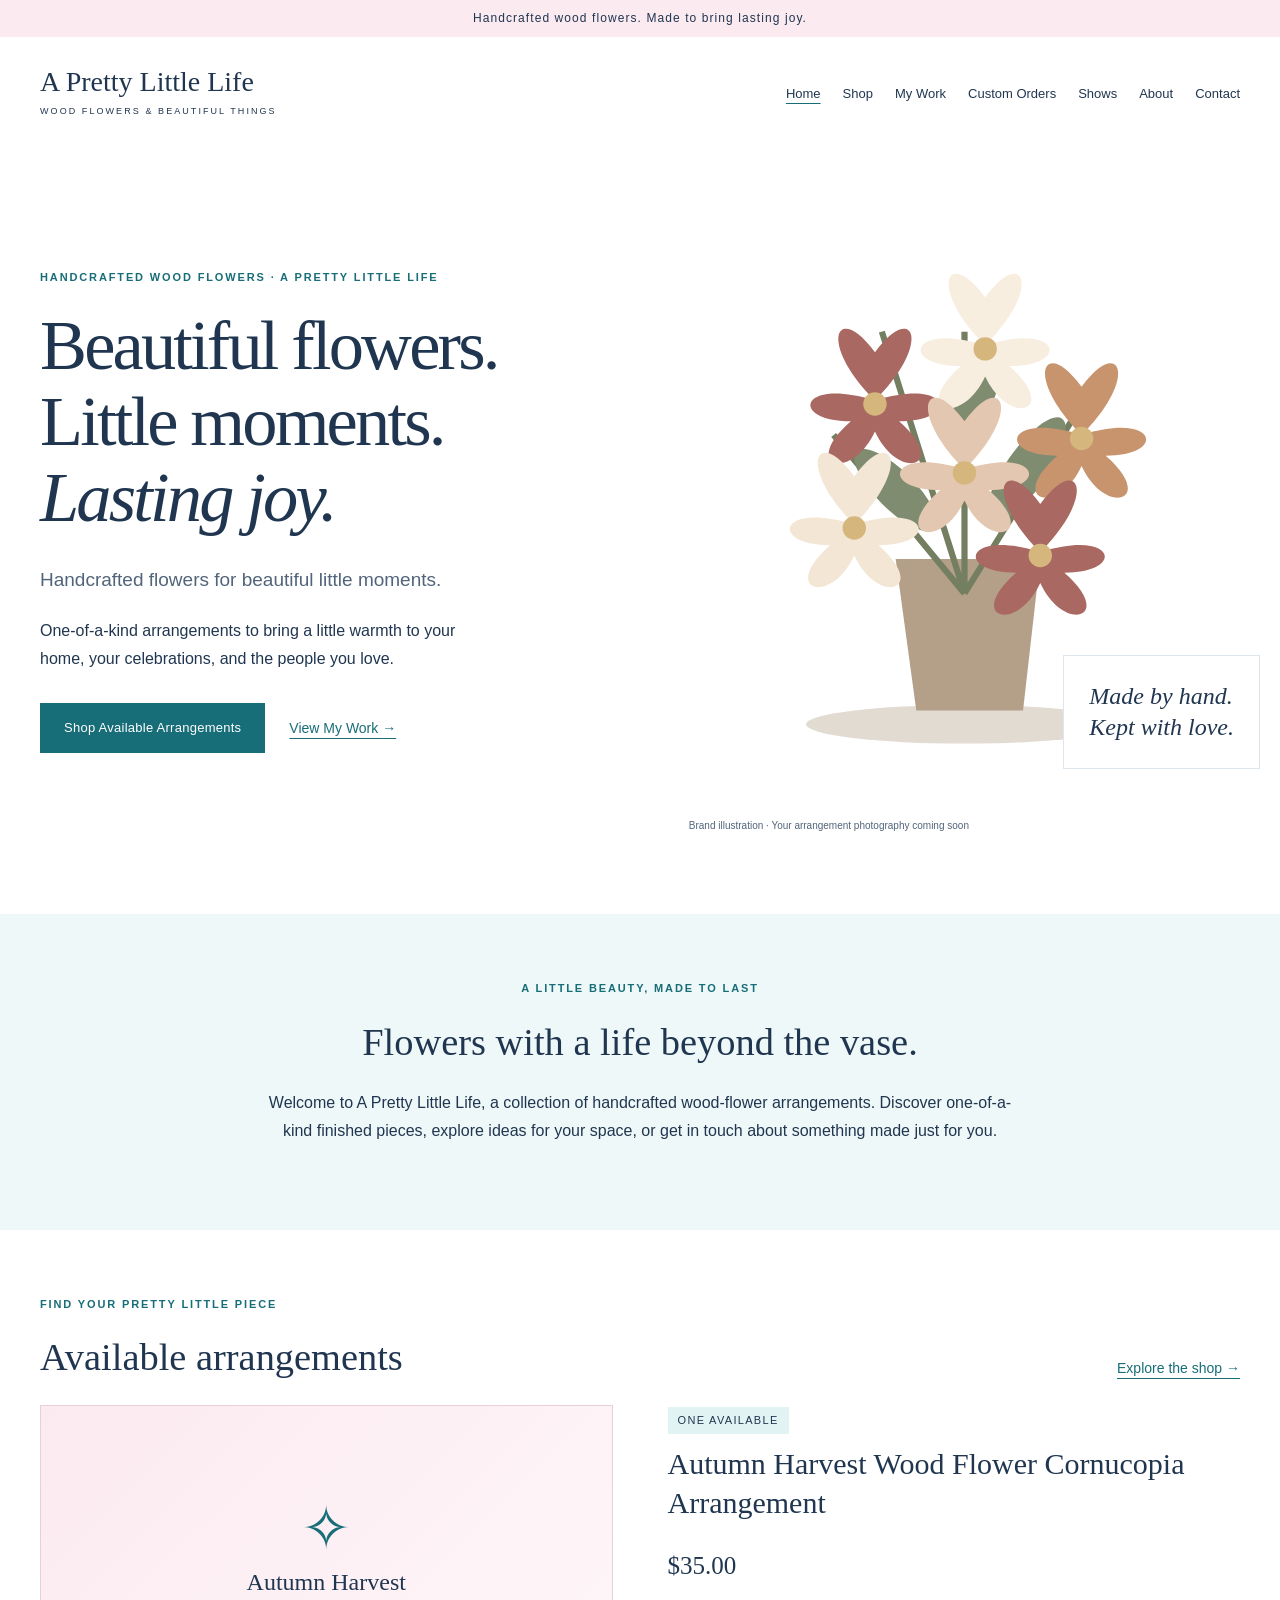
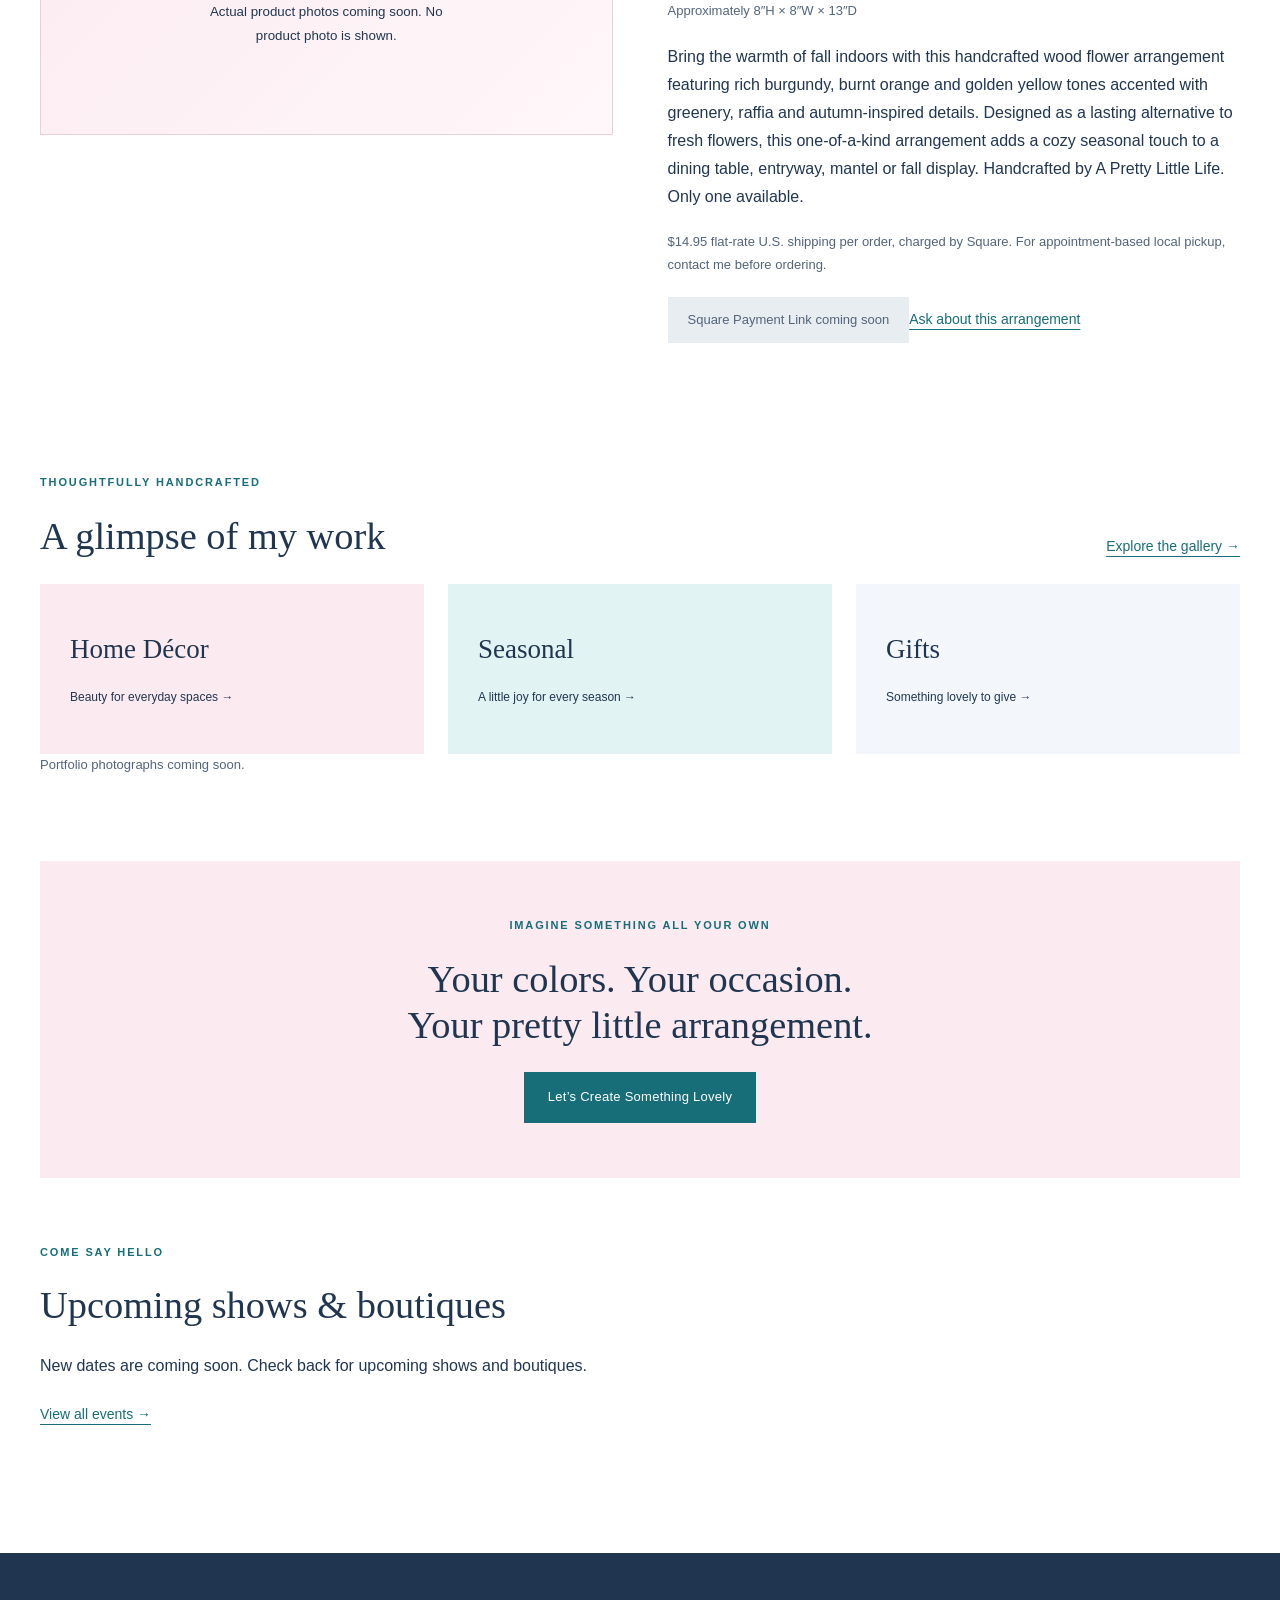
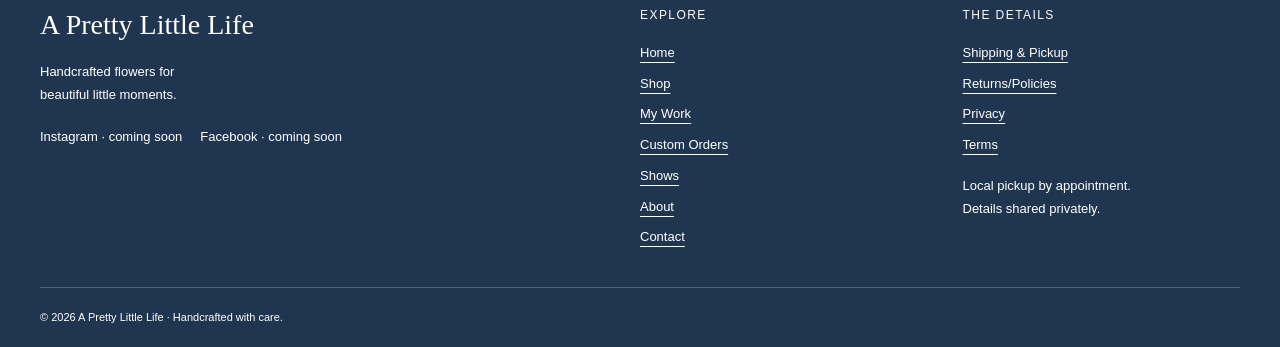
==== commit 996565e3: "Make decorative hero backdrop white" ====
--- a/index.html
+++ b/index.html
@@ -1 +1 @@
-<!doctype html><html lang="en"><head><meta charset="utf-8"><meta name="viewport" content="width=device-width,initial-scale=1"><title>Handcrafted wood-flower arrangements | A Pretty Little Life</title><meta name="description" content="Lasting wood-flower arrangements for your home, gifts and beautiful little moments."><meta property="og:title" content="Handcrafted wood-flower arrangements | A Pretty Little Life"><meta property="og:description" content="Lasting wood-flower arrangements for your home, gifts and beautiful little moments."><meta property="og:type" content="website"><meta property="og:site_name" content="A Pretty Little Life"><meta name="theme-color" content="#ffffff"><link rel="icon" href="assets/favicon.svg" type="image/svg+xml"><link rel="stylesheet" href="assets/style.css"><script src="assets/site.js" defer></script><script type="application/ld+json">{"@context": "https://schema.org", "@type": "Organization", "name": "A Pretty Little Life", "description": "Handcrafted wood-flower arrangements for home d\u00e9cor, gifts and celebrations."}</script><!-- PUBLIC-SEO-START --><link rel="canonical" href="https://aprettylittlelife.github.io/APrettyLittleLife-website/index.html"><meta property="og:url" content="https://aprettylittlelife.github.io/APrettyLittleLife-website/index.html"><!-- PUBLIC-SEO-END --></head><body><a class="skip" href="#main">Skip to content</a><div class="announcement">Handcrafted wood flowers. Made to bring lasting joy.</div><header class="header wrap"><a class="brand" href="index.html">A Pretty Little Life<span>WOOD FLOWERS & BEAUTIFUL THINGS</span></a><button class="menu-toggle" aria-expanded="false" aria-controls="navigation">Menu</button><nav id="navigation" aria-label="Main navigation"><a href="index.html" aria-current="page">Home</a><a href="shop.html">Shop</a><a href="my-work.html">My Work</a><a href="custom-orders.html">Custom Orders</a><a href="shows.html">Shows</a><a href="about.html">About</a><a href="contact.html">Contact</a></nav></header><main id="main"><noscript><p class="wrap form-notice">Please enable JavaScript to view current products, portfolio filters and contact options. Online ordering and inquiries are not available without JavaScript.</p></noscript><section class="hero wrap"><div><p class="eyebrow">Handcrafted wood flowers · A Pretty Little Life</p><h1>Beautiful flowers.<br>Little moments.<br><em>Lasting joy.</em></h1><p class="lede">Handcrafted flowers for beautiful little moments.</p><p>One-of-a-kind arrangements to bring a little warmth to your home, your celebrations, and the people you love.</p><div class="actions"><a class="button" href="shop.html">Shop Available Arrangements</a><a class="text-link" href="my-work.html">View My Work <span aria-hidden="true">→</span></a></div></div><figure class="hero-art"><img src="assets/flowers.svg" width="800" height="900" alt="Decorative illustration of cream, blush and terracotta flowers in a vase"><figcaption>Brand illustration · Your arrangement photography coming soon</figcaption><span class="art-note">Made by hand.<br>Kept with love.</span></figure></section><section class="intro-band"><div class="wrap narrow"><p class="eyebrow">A little beauty, made to last</p><h2>Flowers with a life beyond the vase.</h2><p>Welcome to A Pretty Little Life, a collection of handcrafted wood-flower arrangements. Discover one-of-a-kind finished pieces, explore ideas for your space, or get in touch about something made just for you.</p></div></section><section class="wrap section"><div class="section-heading"><div><p class="eyebrow">Find your pretty little piece</p><h2>Available arrangements</h2></div><a class="text-link" href="shop.html">Explore the shop →</a></div><div data-products></div></section><section class="wrap section"><div class="section-heading"><div><p class="eyebrow">Thoughtfully handcrafted</p><h2>A glimpse of my work</h2></div><a class="text-link" href="my-work.html">Explore the gallery →</a></div><div class="category-grid"><a href="my-work.html?category=Home%20Décor">Home Décor <span>Beauty for everyday spaces →</span></a><a href="my-work.html?category=Seasonal">Seasonal <span>A little joy for every season →</span></a><a href="my-work.html?category=Gifts">Gifts <span>Something lovely to give →</span></a></div><p class="muted">Portfolio photographs coming soon.</p></section><section class="cta wrap"><p class="eyebrow">Imagine something all your own</p><h2>Your colors. Your occasion.<br>Your pretty little arrangement.</h2><a class="button" href="custom-orders.html">Let’s Create Something Lovely</a></section><section class="wrap section"><p class="eyebrow">Come say hello</p><h2>Upcoming shows & boutiques</h2><div data-events></div><a class="text-link" href="shows.html">View all events →</a></section></main><footer><div class="wrap footer-grid"><div><a class="brand" href="index.html">A Pretty Little Life</a><p>Handcrafted flowers for<br>beautiful little moments.</p><div data-social></div></div><div><h2>Explore</h2><a href="index.html" aria-current="page">Home</a><a href="shop.html">Shop</a><a href="my-work.html">My Work</a><a href="custom-orders.html">Custom Orders</a><a href="shows.html">Shows</a><a href="about.html">About</a><a href="contact.html">Contact</a></div><div><h2>The details</h2><a href="shipping.html">Shipping & Pickup</a><a href="policies.html">Returns/Policies</a><a href="privacy.html">Privacy</a><a href="terms.html">Terms</a><p>Local pickup by appointment.<br>Details shared privately.</p></div></div><div class="wrap copyright">© <span data-year></span> A Pretty Little Life · Handcrafted with care.</div></footer></body></html>+<!doctype html><html lang="en"><head><meta charset="utf-8"><meta name="viewport" content="width=device-width,initial-scale=1"><title>Handcrafted wood-flower arrangements | A Pretty Little Life</title><meta name="description" content="Lasting wood-flower arrangements for your home, gifts and beautiful little moments."><meta property="og:title" content="Handcrafted wood-flower arrangements | A Pretty Little Life"><meta property="og:description" content="Lasting wood-flower arrangements for your home, gifts and beautiful little moments."><meta property="og:type" content="website"><meta property="og:site_name" content="A Pretty Little Life"><meta name="theme-color" content="#ffffff"><link rel="icon" href="assets/favicon.svg" type="image/svg+xml"><link rel="stylesheet" href="assets/style.css?v=white-pink-aqua-navy-1"><script src="assets/site.js" defer></script><script type="application/ld+json">{"@context": "https://schema.org", "@type": "Organization", "name": "A Pretty Little Life", "description": "Handcrafted wood-flower arrangements for home d\u00e9cor, gifts and celebrations."}</script><!-- PUBLIC-SEO-START --><link rel="canonical" href="https://aprettylittlelife.github.io/APrettyLittleLife-website/index.html"><meta property="og:url" content="https://aprettylittlelife.github.io/APrettyLittleLife-website/index.html"><!-- PUBLIC-SEO-END --></head><body><a class="skip" href="#main">Skip to content</a><div class="announcement">Handcrafted wood flowers. Made to bring lasting joy.</div><header class="header wrap"><a class="brand" href="index.html">A Pretty Little Life<span>WOOD FLOWERS & BEAUTIFUL THINGS</span></a><button class="menu-toggle" aria-expanded="false" aria-controls="navigation">Menu</button><nav id="navigation" aria-label="Main navigation"><a href="index.html" aria-current="page">Home</a><a href="shop.html">Shop</a><a href="my-work.html">My Work</a><a href="custom-orders.html">Custom Orders</a><a href="shows.html">Shows</a><a href="about.html">About</a><a href="contact.html">Contact</a></nav></header><main id="main"><noscript><p class="wrap form-notice">Please enable JavaScript to view current products, portfolio filters and contact options. Online ordering and inquiries are not available without JavaScript.</p></noscript><section class="hero wrap"><div><p class="eyebrow">Handcrafted wood flowers · A Pretty Little Life</p><h1>Beautiful flowers.<br>Little moments.<br><em>Lasting joy.</em></h1><p class="lede">Handcrafted flowers for beautiful little moments.</p><p>One-of-a-kind arrangements to bring a little warmth to your home, your celebrations, and the people you love.</p><div class="actions"><a class="button" href="shop.html">Shop Available Arrangements</a><a class="text-link" href="my-work.html">View My Work <span aria-hidden="true">→</span></a></div></div><figure class="hero-art"><img src="assets/flowers.svg?v=white-background-1" width="800" height="900" alt="Decorative illustration of cream, blush and terracotta flowers in a vase"><figcaption>Brand illustration · Your arrangement photography coming soon</figcaption><span class="art-note">Made by hand.<br>Kept with love.</span></figure></section><section class="intro-band"><div class="wrap narrow"><p class="eyebrow">A little beauty, made to last</p><h2>Flowers with a life beyond the vase.</h2><p>Welcome to A Pretty Little Life, a collection of handcrafted wood-flower arrangements. Discover one-of-a-kind finished pieces, explore ideas for your space, or get in touch about something made just for you.</p></div></section><section class="wrap section"><div class="section-heading"><div><p class="eyebrow">Find your pretty little piece</p><h2>Available arrangements</h2></div><a class="text-link" href="shop.html">Explore the shop →</a></div><div data-products></div></section><section class="wrap section"><div class="section-heading"><div><p class="eyebrow">Thoughtfully handcrafted</p><h2>A glimpse of my work</h2></div><a class="text-link" href="my-work.html">Explore the gallery →</a></div><div class="category-grid"><a href="my-work.html?category=Home%20Décor">Home Décor <span>Beauty for everyday spaces →</span></a><a href="my-work.html?category=Seasonal">Seasonal <span>A little joy for every season →</span></a><a href="my-work.html?category=Gifts">Gifts <span>Something lovely to give →</span></a></div><p class="muted">Portfolio photographs coming soon.</p></section><section class="cta wrap"><p class="eyebrow">Imagine something all your own</p><h2>Your colors. Your occasion.<br>Your pretty little arrangement.</h2><a class="button" href="custom-orders.html">Let’s Create Something Lovely</a></section><section class="wrap section"><p class="eyebrow">Come say hello</p><h2>Upcoming shows & boutiques</h2><div data-events></div><a class="text-link" href="shows.html">View all events →</a></section></main><footer><div class="wrap footer-grid"><div><a class="brand" href="index.html">A Pretty Little Life</a><p>Handcrafted flowers for<br>beautiful little moments.</p><div data-social></div></div><div><h2>Explore</h2><a href="index.html" aria-current="page">Home</a><a href="shop.html">Shop</a><a href="my-work.html">My Work</a><a href="custom-orders.html">Custom Orders</a><a href="shows.html">Shows</a><a href="about.html">About</a><a href="contact.html">Contact</a></div><div><h2>The details</h2><a href="shipping.html">Shipping & Pickup</a><a href="policies.html">Returns/Policies</a><a href="privacy.html">Privacy</a><a href="terms.html">Terms</a><p>Local pickup by appointment.<br>Details shared privately.</p></div></div><div class="wrap copyright">© <span data-year></span> A Pretty Little Life · Handcrafted with care.</div></footer></body></html>
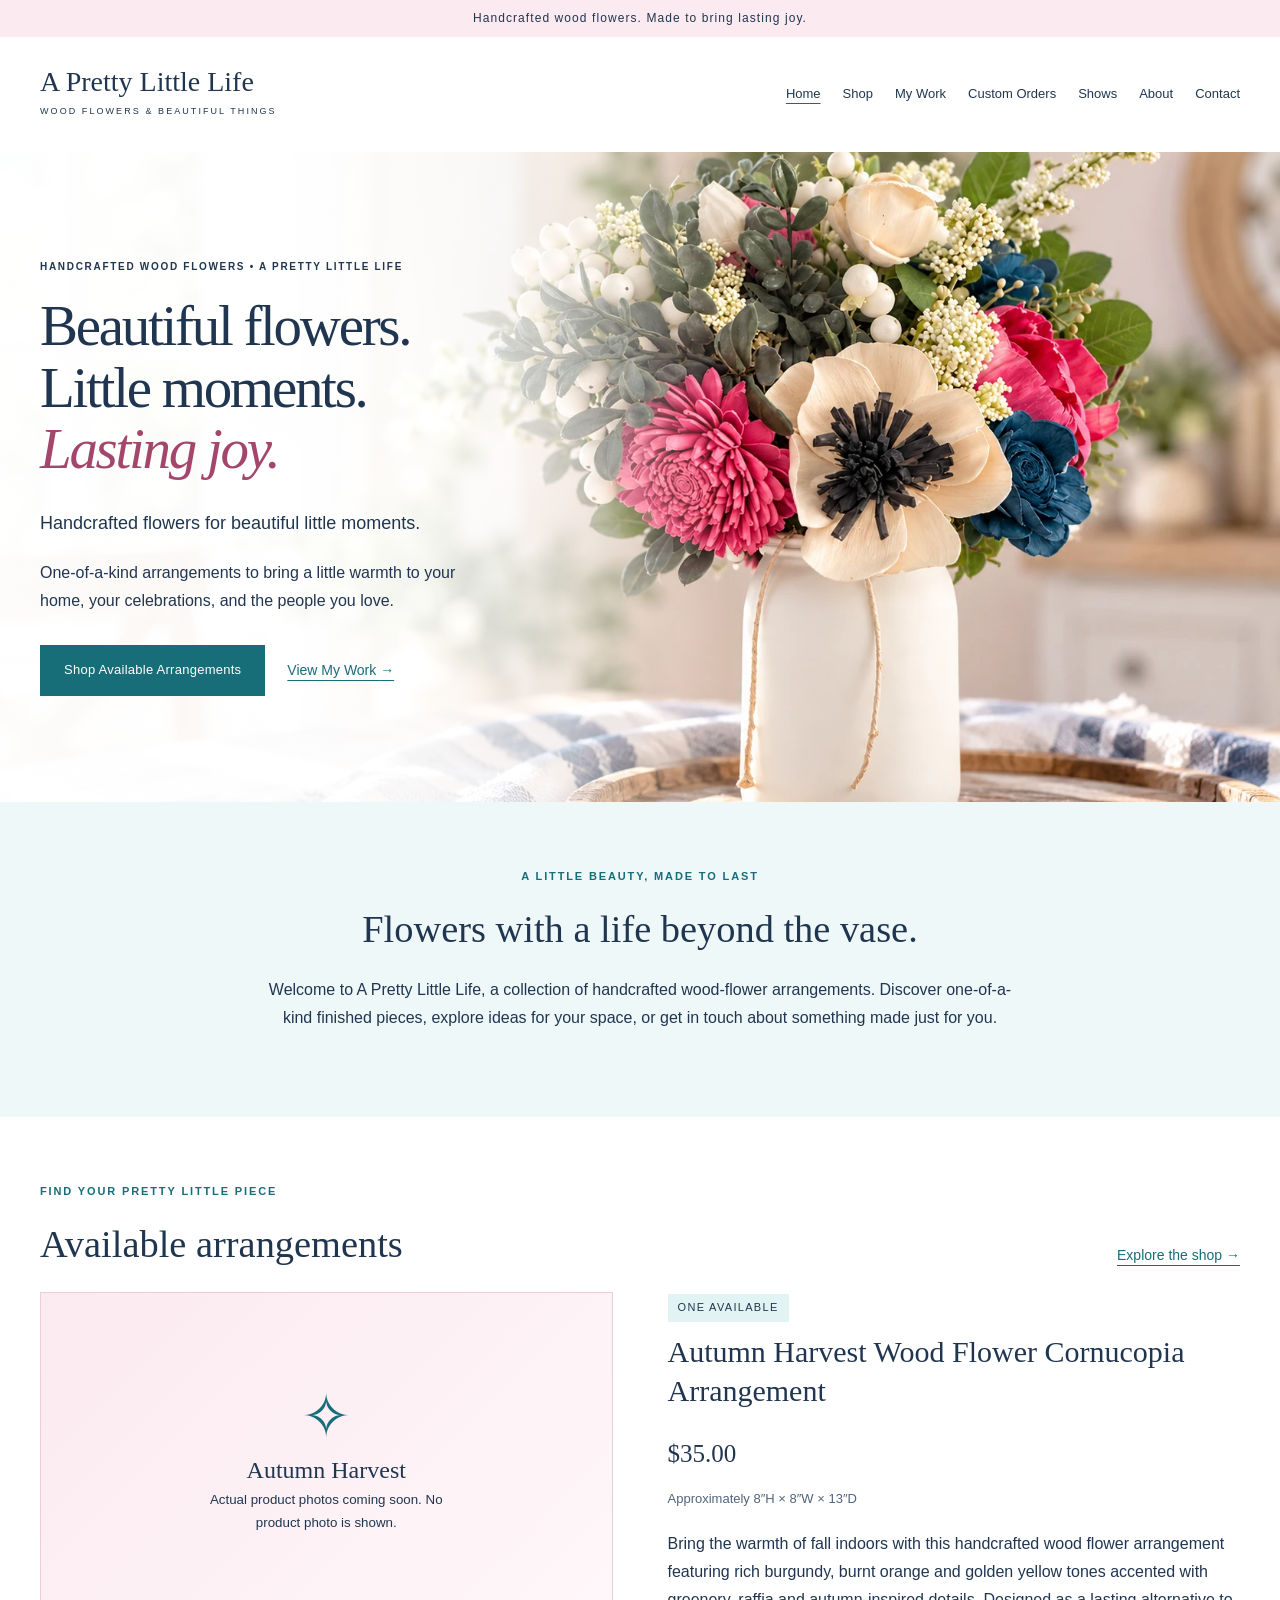
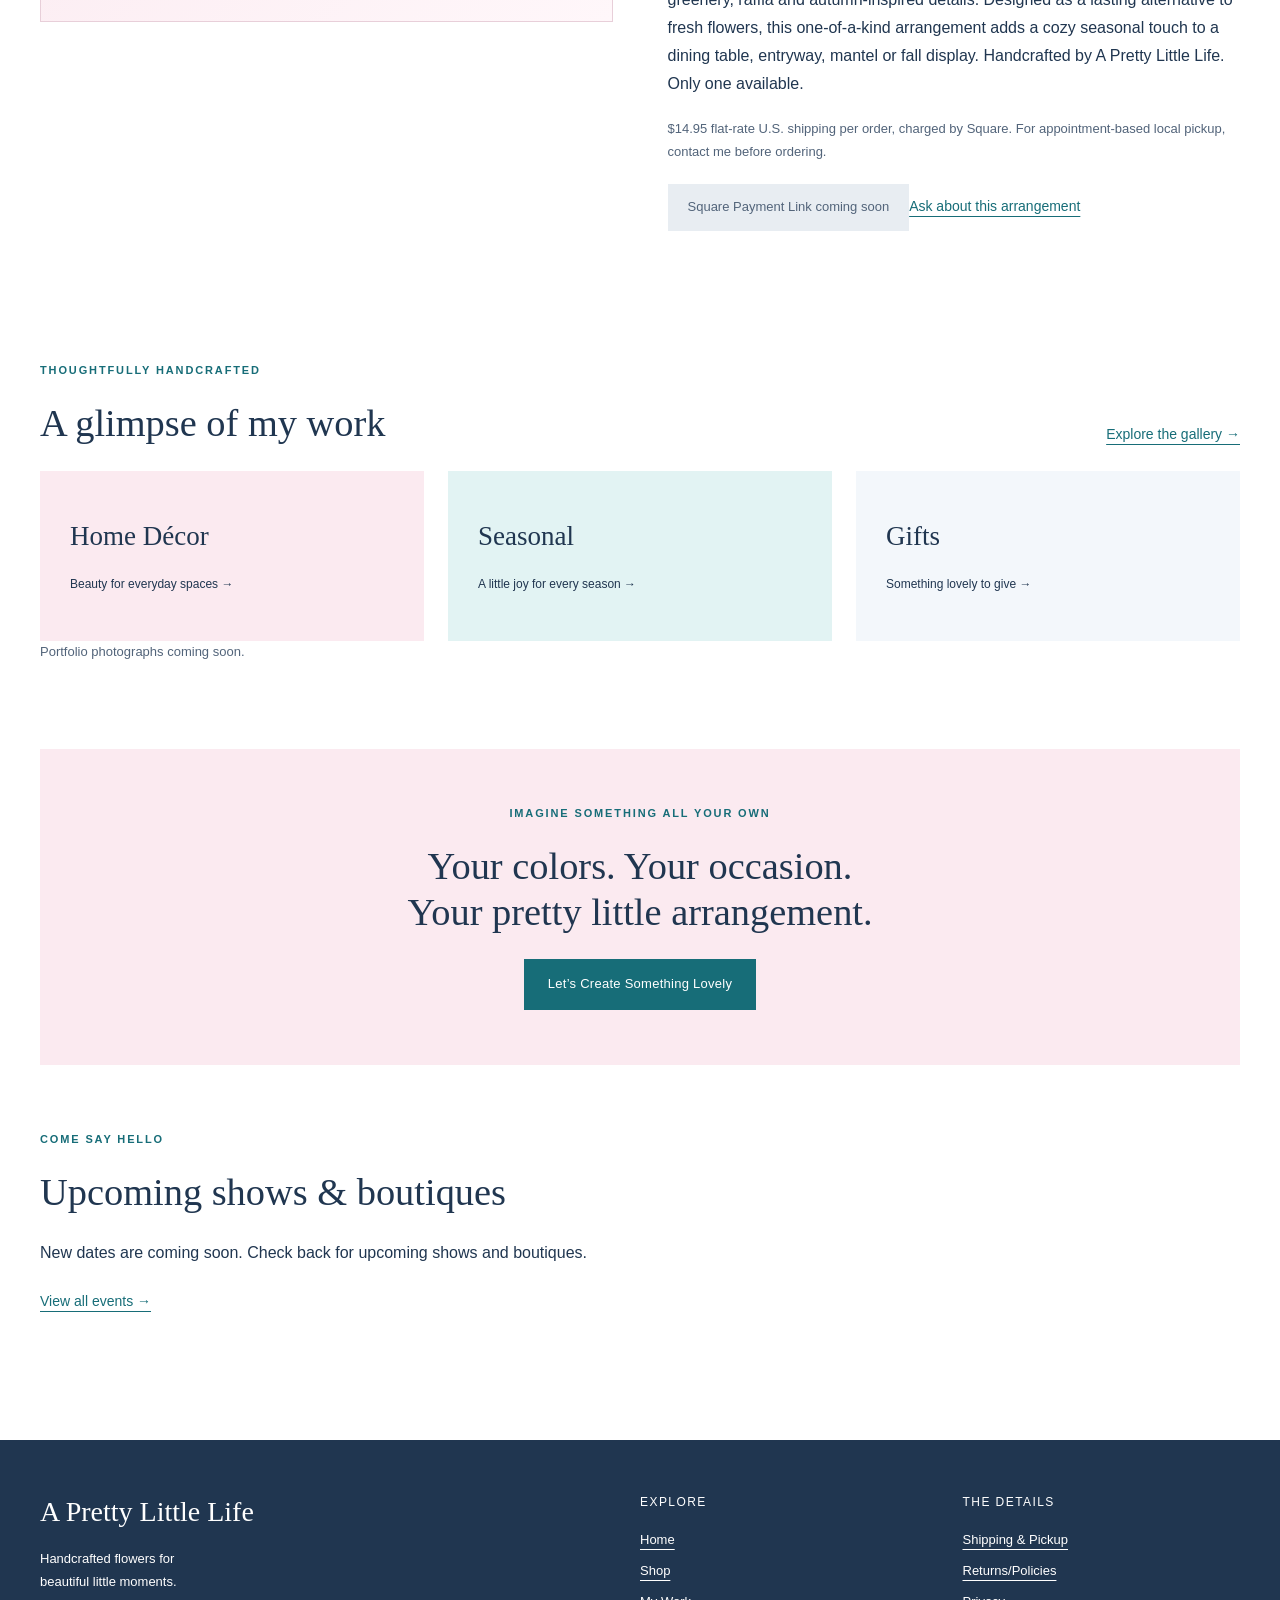
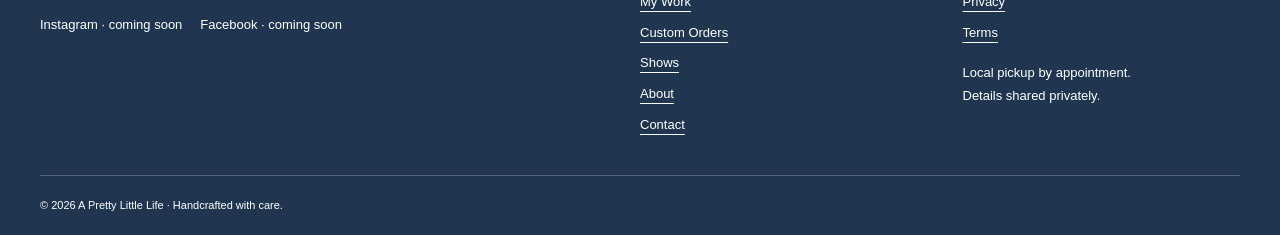
==== commit 844e20c6: "Use uploaded wood-flower photo for responsive homepage hero" ====
--- a/index.html
+++ b/index.html
@@ -1 +1 @@
-<!doctype html><html lang="en"><head><meta charset="utf-8"><meta name="viewport" content="width=device-width,initial-scale=1"><title>Handcrafted wood-flower arrangements | A Pretty Little Life</title><meta name="description" content="Lasting wood-flower arrangements for your home, gifts and beautiful little moments."><meta property="og:title" content="Handcrafted wood-flower arrangements | A Pretty Little Life"><meta property="og:description" content="Lasting wood-flower arrangements for your home, gifts and beautiful little moments."><meta property="og:type" content="website"><meta property="og:site_name" content="A Pretty Little Life"><meta name="theme-color" content="#ffffff"><link rel="icon" href="assets/favicon.svg" type="image/svg+xml"><link rel="stylesheet" href="assets/style.css?v=white-pink-aqua-navy-1"><script src="assets/site.js" defer></script><script type="application/ld+json">{"@context": "https://schema.org", "@type": "Organization", "name": "A Pretty Little Life", "description": "Handcrafted wood-flower arrangements for home d\u00e9cor, gifts and celebrations."}</script><!-- PUBLIC-SEO-START --><link rel="canonical" href="https://aprettylittlelife.github.io/APrettyLittleLife-website/index.html"><meta property="og:url" content="https://aprettylittlelife.github.io/APrettyLittleLife-website/index.html"><!-- PUBLIC-SEO-END --></head><body><a class="skip" href="#main">Skip to content</a><div class="announcement">Handcrafted wood flowers. Made to bring lasting joy.</div><header class="header wrap"><a class="brand" href="index.html">A Pretty Little Life<span>WOOD FLOWERS & BEAUTIFUL THINGS</span></a><button class="menu-toggle" aria-expanded="false" aria-controls="navigation">Menu</button><nav id="navigation" aria-label="Main navigation"><a href="index.html" aria-current="page">Home</a><a href="shop.html">Shop</a><a href="my-work.html">My Work</a><a href="custom-orders.html">Custom Orders</a><a href="shows.html">Shows</a><a href="about.html">About</a><a href="contact.html">Contact</a></nav></header><main id="main"><noscript><p class="wrap form-notice">Please enable JavaScript to view current products, portfolio filters and contact options. Online ordering and inquiries are not available without JavaScript.</p></noscript><section class="hero wrap"><div><p class="eyebrow">Handcrafted wood flowers · A Pretty Little Life</p><h1>Beautiful flowers.<br>Little moments.<br><em>Lasting joy.</em></h1><p class="lede">Handcrafted flowers for beautiful little moments.</p><p>One-of-a-kind arrangements to bring a little warmth to your home, your celebrations, and the people you love.</p><div class="actions"><a class="button" href="shop.html">Shop Available Arrangements</a><a class="text-link" href="my-work.html">View My Work <span aria-hidden="true">→</span></a></div></div><figure class="hero-art"><img src="assets/flowers.svg?v=white-background-1" width="800" height="900" alt="Decorative illustration of cream, blush and terracotta flowers in a vase"><figcaption>Brand illustration · Your arrangement photography coming soon</figcaption><span class="art-note">Made by hand.<br>Kept with love.</span></figure></section><section class="intro-band"><div class="wrap narrow"><p class="eyebrow">A little beauty, made to last</p><h2>Flowers with a life beyond the vase.</h2><p>Welcome to A Pretty Little Life, a collection of handcrafted wood-flower arrangements. Discover one-of-a-kind finished pieces, explore ideas for your space, or get in touch about something made just for you.</p></div></section><section class="wrap section"><div class="section-heading"><div><p class="eyebrow">Find your pretty little piece</p><h2>Available arrangements</h2></div><a class="text-link" href="shop.html">Explore the shop →</a></div><div data-products></div></section><section class="wrap section"><div class="section-heading"><div><p class="eyebrow">Thoughtfully handcrafted</p><h2>A glimpse of my work</h2></div><a class="text-link" href="my-work.html">Explore the gallery →</a></div><div class="category-grid"><a href="my-work.html?category=Home%20Décor">Home Décor <span>Beauty for everyday spaces →</span></a><a href="my-work.html?category=Seasonal">Seasonal <span>A little joy for every season →</span></a><a href="my-work.html?category=Gifts">Gifts <span>Something lovely to give →</span></a></div><p class="muted">Portfolio photographs coming soon.</p></section><section class="cta wrap"><p class="eyebrow">Imagine something all your own</p><h2>Your colors. Your occasion.<br>Your pretty little arrangement.</h2><a class="button" href="custom-orders.html">Let’s Create Something Lovely</a></section><section class="wrap section"><p class="eyebrow">Come say hello</p><h2>Upcoming shows & boutiques</h2><div data-events></div><a class="text-link" href="shows.html">View all events →</a></section></main><footer><div class="wrap footer-grid"><div><a class="brand" href="index.html">A Pretty Little Life</a><p>Handcrafted flowers for<br>beautiful little moments.</p><div data-social></div></div><div><h2>Explore</h2><a href="index.html" aria-current="page">Home</a><a href="shop.html">Shop</a><a href="my-work.html">My Work</a><a href="custom-orders.html">Custom Orders</a><a href="shows.html">Shows</a><a href="about.html">About</a><a href="contact.html">Contact</a></div><div><h2>The details</h2><a href="shipping.html">Shipping & Pickup</a><a href="policies.html">Returns/Policies</a><a href="privacy.html">Privacy</a><a href="terms.html">Terms</a><p>Local pickup by appointment.<br>Details shared privately.</p></div></div><div class="wrap copyright">© <span data-year></span> A Pretty Little Life · Handcrafted with care.</div></footer></body></html>+<!doctype html><html lang="en"><head><meta charset="utf-8"><meta name="viewport" content="width=device-width,initial-scale=1"><title>Handcrafted wood-flower arrangements | A Pretty Little Life</title><meta name="description" content="Lasting wood-flower arrangements for your home, gifts and beautiful little moments."><meta property="og:title" content="Handcrafted wood-flower arrangements | A Pretty Little Life"><meta property="og:description" content="Lasting wood-flower arrangements for your home, gifts and beautiful little moments."><meta property="og:type" content="website"><meta property="og:site_name" content="A Pretty Little Life"><meta name="theme-color" content="#ffffff"><link rel="icon" href="assets/favicon.svg" type="image/svg+xml"><link rel="stylesheet" href="assets/style.css?v=photo-hero-1"><script src="assets/site.js" defer></script><script type="application/ld+json">{"@context": "https://schema.org", "@type": "Organization", "name": "A Pretty Little Life", "description": "Handcrafted wood-flower arrangements for home d\u00e9cor, gifts and celebrations."}</script><!-- PUBLIC-SEO-START --><link rel="canonical" href="https://aprettylittlelife.github.io/APrettyLittleLife-website/index.html"><meta property="og:url" content="https://aprettylittlelife.github.io/APrettyLittleLife-website/index.html"><!-- PUBLIC-SEO-END --></head><body><a class="skip" href="#main">Skip to content</a><div class="announcement">Handcrafted wood flowers. Made to bring lasting joy.</div><header class="header wrap"><a class="brand" href="index.html">A Pretty Little Life<span>WOOD FLOWERS & BEAUTIFUL THINGS</span></a><button class="menu-toggle" aria-expanded="false" aria-controls="navigation">Menu</button><nav id="navigation" aria-label="Main navigation"><a href="index.html" aria-current="page">Home</a><a href="shop.html">Shop</a><a href="my-work.html">My Work</a><a href="custom-orders.html">Custom Orders</a><a href="shows.html">Shows</a><a href="about.html">About</a><a href="contact.html">Contact</a></nav></header><main id="main"><noscript><p class="wrap form-notice">Please enable JavaScript to view current products, portfolio filters and contact options. Online ordering and inquiries are not available without JavaScript.</p></noscript><section class="hero-photo" aria-label="Handcrafted wood-flower arrangements"><picture class="hero-photo-media"><source type="image/webp" srcset="assets/hero-wood-flowers-960.webp 960w, assets/hero-wood-flowers-1672.webp 1672w" sizes="100vw"><img src="assets/hero-wood-flowers.jpg" width="1672" height="941" fetchpriority="high" decoding="async" alt="Pink, navy-blue and cream wood flowers with green foliage and white berry accents in a white vase on a wooden tray beside a bright window."></picture><div class="hero-photo-inner wrap"><div class="hero-photo-copy"><p class="eyebrow">HANDCRAFTED WOOD FLOWERS • A PRETTY LITTLE LIFE</p><h1>Beautiful flowers.<br>Little moments.<br><em>Lasting joy.</em></h1><p class="lede">Handcrafted flowers for beautiful little moments.</p><p>One-of-a-kind arrangements to bring a little warmth to your home, your celebrations, and the people you love.</p><div class="actions"><a class="button" href="shop.html">Shop Available Arrangements</a><a class="text-link" href="my-work.html">View My Work <span aria-hidden="true">→</span></a></div></div></div></section><section class="intro-band"><div class="wrap narrow"><p class="eyebrow">A little beauty, made to last</p><h2>Flowers with a life beyond the vase.</h2><p>Welcome to A Pretty Little Life, a collection of handcrafted wood-flower arrangements. Discover one-of-a-kind finished pieces, explore ideas for your space, or get in touch about something made just for you.</p></div></section><section class="wrap section"><div class="section-heading"><div><p class="eyebrow">Find your pretty little piece</p><h2>Available arrangements</h2></div><a class="text-link" href="shop.html">Explore the shop →</a></div><div data-products></div></section><section class="wrap section"><div class="section-heading"><div><p class="eyebrow">Thoughtfully handcrafted</p><h2>A glimpse of my work</h2></div><a class="text-link" href="my-work.html">Explore the gallery →</a></div><div class="category-grid"><a href="my-work.html?category=Home%20Décor">Home Décor <span>Beauty for everyday spaces →</span></a><a href="my-work.html?category=Seasonal">Seasonal <span>A little joy for every season →</span></a><a href="my-work.html?category=Gifts">Gifts <span>Something lovely to give →</span></a></div><p class="muted">Portfolio photographs coming soon.</p></section><section class="cta wrap"><p class="eyebrow">Imagine something all your own</p><h2>Your colors. Your occasion.<br>Your pretty little arrangement.</h2><a class="button" href="custom-orders.html">Let’s Create Something Lovely</a></section><section class="wrap section"><p class="eyebrow">Come say hello</p><h2>Upcoming shows & boutiques</h2><div data-events></div><a class="text-link" href="shows.html">View all events →</a></section></main><footer><div class="wrap footer-grid"><div><a class="brand" href="index.html">A Pretty Little Life</a><p>Handcrafted flowers for<br>beautiful little moments.</p><div data-social></div></div><div><h2>Explore</h2><a href="index.html" aria-current="page">Home</a><a href="shop.html">Shop</a><a href="my-work.html">My Work</a><a href="custom-orders.html">Custom Orders</a><a href="shows.html">Shows</a><a href="about.html">About</a><a href="contact.html">Contact</a></div><div><h2>The details</h2><a href="shipping.html">Shipping & Pickup</a><a href="policies.html">Returns/Policies</a><a href="privacy.html">Privacy</a><a href="terms.html">Terms</a><p>Local pickup by appointment.<br>Details shared privately.</p></div></div><div class="wrap copyright">© <span data-year></span> A Pretty Little Life · Handcrafted with care.</div></footer></body></html>
--- a/assets/style.css
+++ b/assets/style.css
@@ -2,3 +2,21 @@
 
 /* Boutique palette: subdued aqua meets white, soft pink and navy. */
 footer a,footer .brand{color:#ffffff}footer .text-link{color:#b5e6e7}footer :focus-visible{outline-color:#b5e6e7}.menu-toggle{color:var(--ink)}.hero h1 em{color:var(--ink)}.header nav a:hover,.header nav a[aria-current]{text-decoration-color:var(--aqua)}.skip{color:var(--aqua)}
+
+/* Homepage-only photographic hero. Existing page sections remain unchanged. */
+.hero-photo{position:relative;isolation:isolate;min-height:650px;display:grid;align-items:center;background:#fff;overflow:hidden}
+.hero-photo-media{position:absolute;inset:0;z-index:-2;display:block}
+.hero-photo-media img{width:100%;height:100%;display:block;object-fit:cover;object-position:70% 50%}
+.hero-photo:before{content:"";position:absolute;inset:0;z-index:-1;background:linear-gradient(90deg,rgba(255,255,255,.97) 0%,rgba(255,255,255,.91) 32%,rgba(255,255,255,.68) 43%,rgba(255,255,255,0) 57%);pointer-events:none}
+.hero-photo-inner{padding-top:65px;padding-bottom:65px}
+.hero-photo-copy{width:44%;max-width:540px}
+.hero-photo-copy h1{font-size:clamp(2.9rem,4.45vw,4.8rem);color:var(--ink)}
+.hero-photo-copy h1 em{color:#a4466c;font-weight:400}
+.hero-photo-copy .eyebrow{color:var(--ink);font-size:10px}
+.hero-photo-copy .lede{color:var(--ink);font-size:18px}
+.hero-photo-copy>p:not(.eyebrow){max-width:450px}
+.hero-photo-copy .actions{gap:22px}
+@media(min-width:1680px){.hero-photo{min-height:740px}.hero-photo-media img{object-position:70% 48%}}
+@media(max-width:1100px) and (min-width:901px){.hero-photo{min-height:620px}.hero-photo-copy{width:46%}.hero-photo-copy h1{font-size:3rem}.hero-photo-copy .actions{gap:18px}.hero-photo-copy .eyebrow{letter-spacing:.1em}}
+@media(max-width:900px){.hero-photo{display:flex;flex-direction:column;min-height:0;overflow:visible}.hero-photo-media{position:relative;inset:auto;z-index:auto;width:100%;height:auto;aspect-ratio:1672/941;order:0}.hero-photo-media img{object-position:82% 45%}.hero-photo:before{display:none}.hero-photo-inner{order:1;padding-top:38px;padding-bottom:45px}.hero-photo-copy{width:100%;max-width:680px}.hero-photo-copy h1{font-size:clamp(2.8rem,6vw,4rem)}.hero-photo-copy>p:not(.eyebrow){max-width:560px}}
+@media(max-width:480px){.hero-photo-media{height:300px}.hero-photo-media img{object-position:79% 45%}.hero-photo-copy h1{font-size:2.8rem}.hero-photo-copy .eyebrow{font-size:9px;letter-spacing:.11em}.hero-photo-copy .actions{gap:20px}}
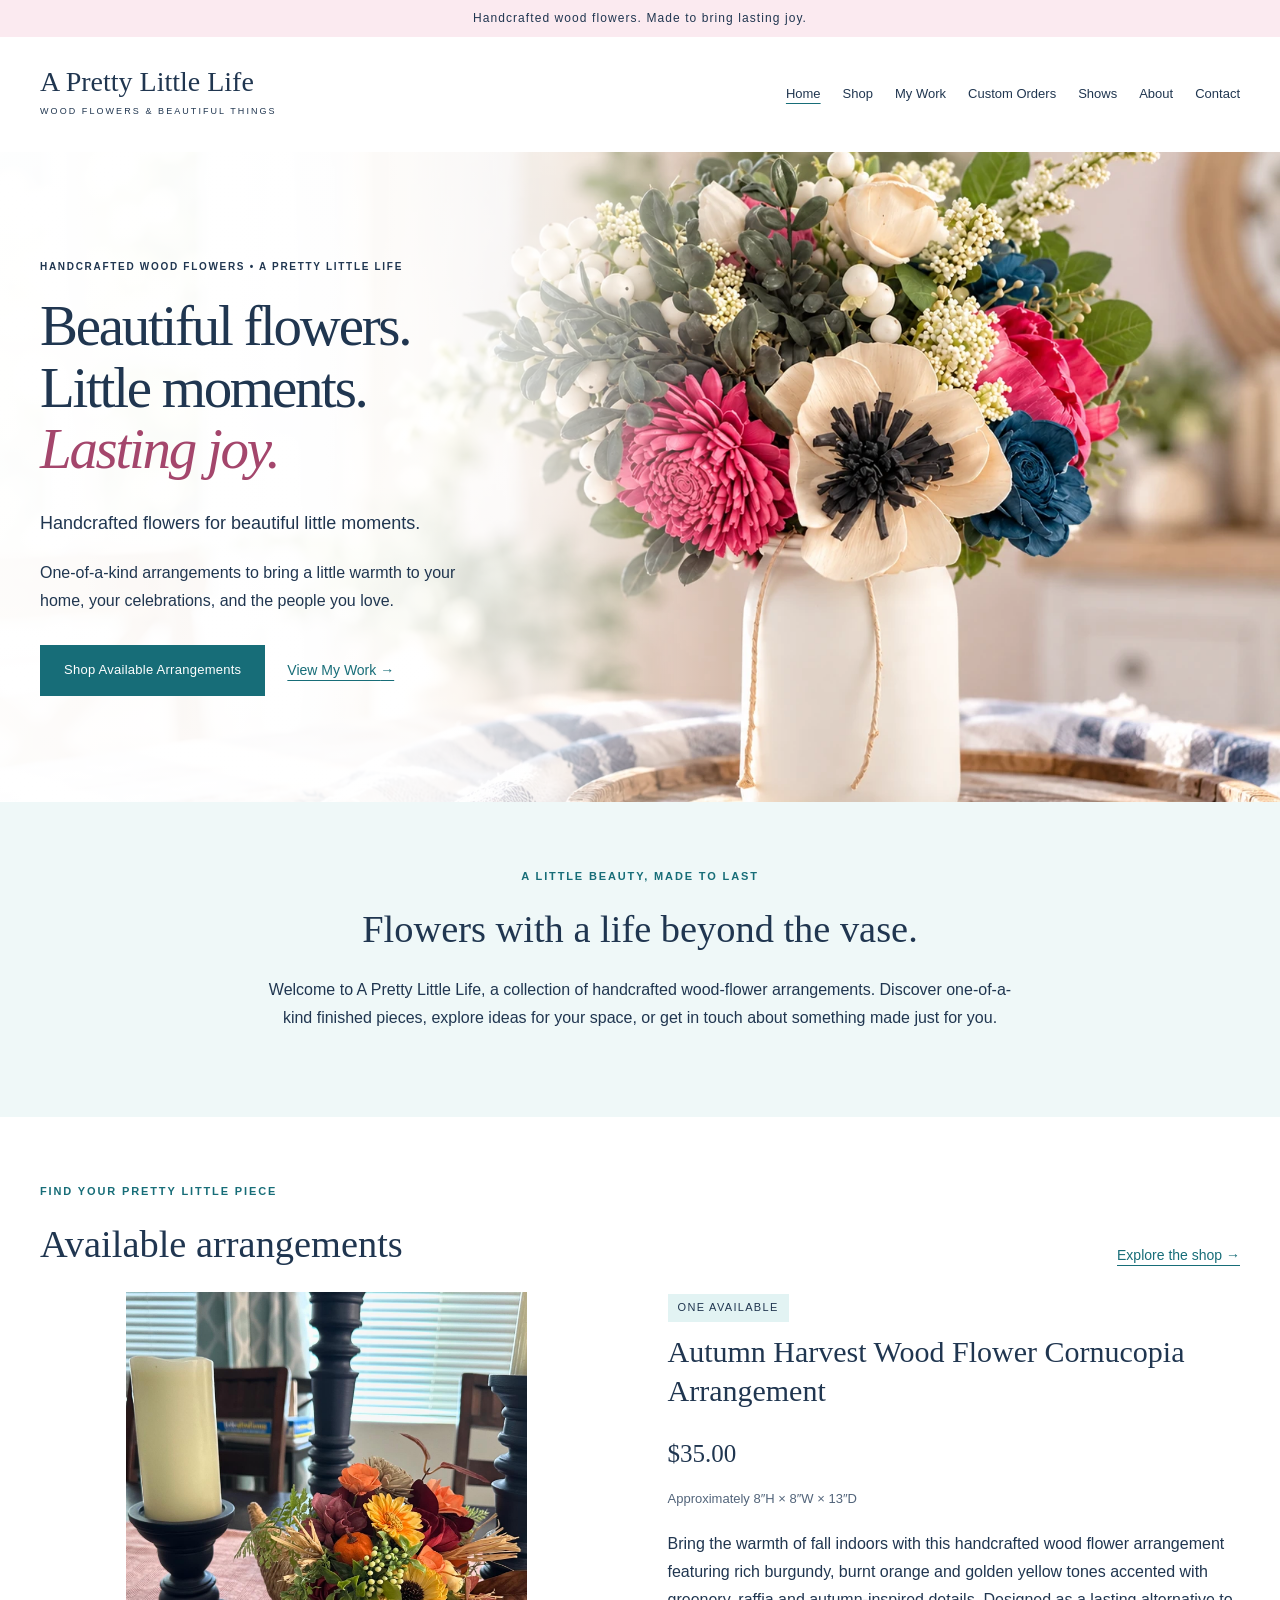
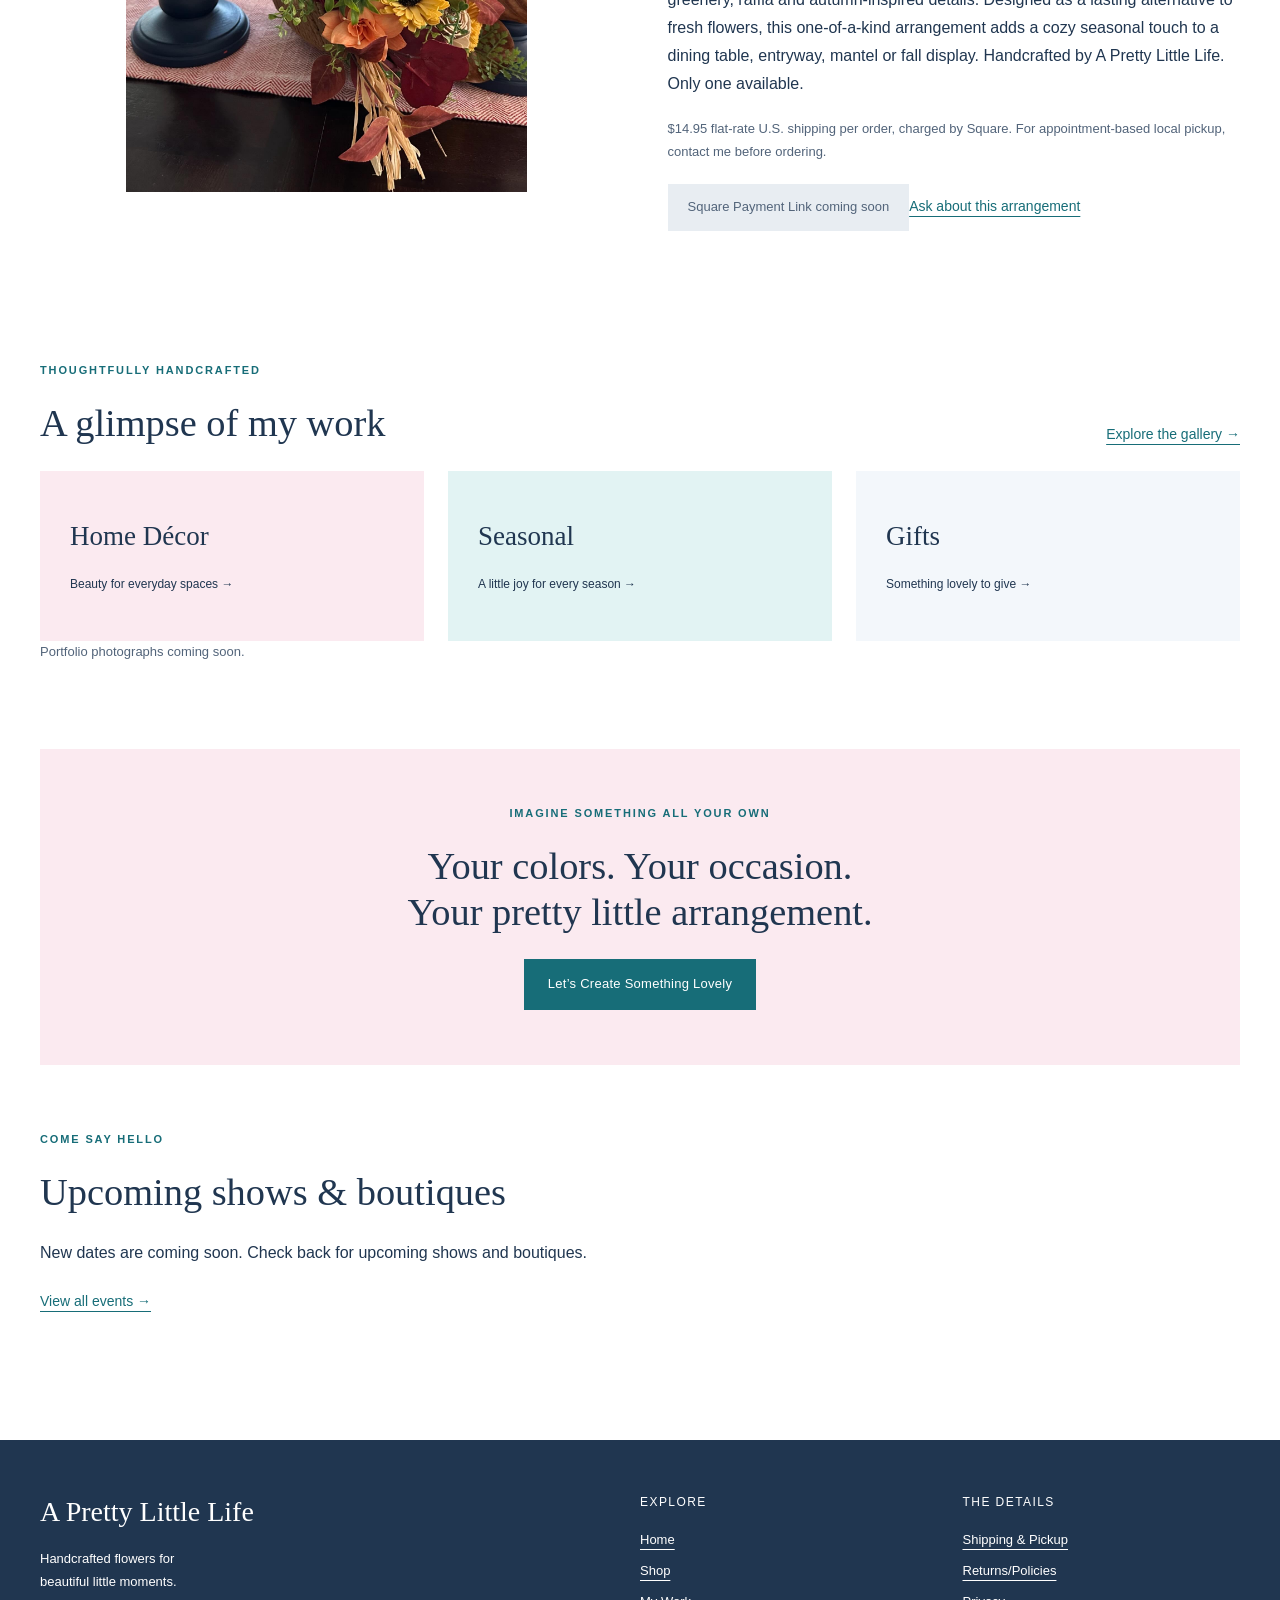
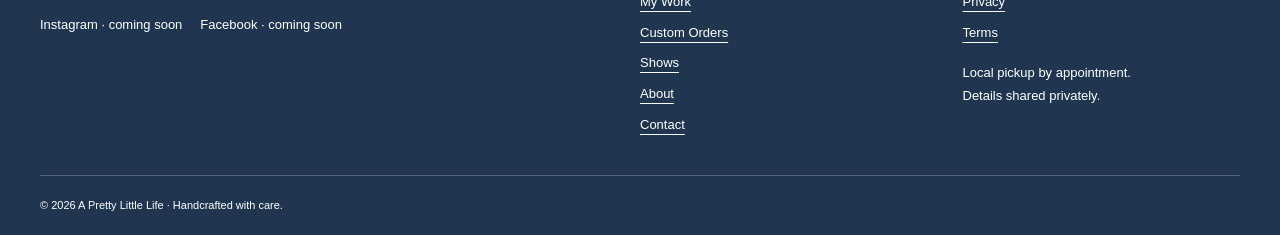
==== commit a40118e3: "Refresh cached product data so Autumn Harvest photo appears" ====
--- a/index.html
+++ b/index.html
@@ -1 +1 @@
-<!doctype html><html lang="en"><head><meta charset="utf-8"><meta name="viewport" content="width=device-width,initial-scale=1"><title>Handcrafted wood-flower arrangements | A Pretty Little Life</title><meta name="description" content="Lasting wood-flower arrangements for your home, gifts and beautiful little moments."><meta property="og:title" content="Handcrafted wood-flower arrangements | A Pretty Little Life"><meta property="og:description" content="Lasting wood-flower arrangements for your home, gifts and beautiful little moments."><meta property="og:type" content="website"><meta property="og:site_name" content="A Pretty Little Life"><meta name="theme-color" content="#ffffff"><link rel="icon" href="assets/favicon.svg" type="image/svg+xml"><link rel="stylesheet" href="assets/style.css?v=photo-hero-1"><script src="assets/site.js" defer></script><script type="application/ld+json">{"@context": "https://schema.org", "@type": "Organization", "name": "A Pretty Little Life", "description": "Handcrafted wood-flower arrangements for home d\u00e9cor, gifts and celebrations."}</script><!-- PUBLIC-SEO-START --><link rel="canonical" href="https://aprettylittlelife.github.io/APrettyLittleLife-website/index.html"><meta property="og:url" content="https://aprettylittlelife.github.io/APrettyLittleLife-website/index.html"><!-- PUBLIC-SEO-END --></head><body><a class="skip" href="#main">Skip to content</a><div class="announcement">Handcrafted wood flowers. Made to bring lasting joy.</div><header class="header wrap"><a class="brand" href="index.html">A Pretty Little Life<span>WOOD FLOWERS & BEAUTIFUL THINGS</span></a><button class="menu-toggle" aria-expanded="false" aria-controls="navigation">Menu</button><nav id="navigation" aria-label="Main navigation"><a href="index.html" aria-current="page">Home</a><a href="shop.html">Shop</a><a href="my-work.html">My Work</a><a href="custom-orders.html">Custom Orders</a><a href="shows.html">Shows</a><a href="about.html">About</a><a href="contact.html">Contact</a></nav></header><main id="main"><noscript><p class="wrap form-notice">Please enable JavaScript to view current products, portfolio filters and contact options. Online ordering and inquiries are not available without JavaScript.</p></noscript><section class="hero-photo" aria-label="Handcrafted wood-flower arrangements"><picture class="hero-photo-media"><source type="image/webp" srcset="assets/hero-wood-flowers-960.webp 960w, assets/hero-wood-flowers-1672.webp 1672w" sizes="100vw"><img src="assets/hero-wood-flowers.jpg" width="1672" height="941" fetchpriority="high" decoding="async" alt="Pink, navy-blue and cream wood flowers with green foliage and white berry accents in a white vase on a wooden tray beside a bright window."></picture><div class="hero-photo-inner wrap"><div class="hero-photo-copy"><p class="eyebrow">HANDCRAFTED WOOD FLOWERS • A PRETTY LITTLE LIFE</p><h1>Beautiful flowers.<br>Little moments.<br><em>Lasting joy.</em></h1><p class="lede">Handcrafted flowers for beautiful little moments.</p><p>One-of-a-kind arrangements to bring a little warmth to your home, your celebrations, and the people you love.</p><div class="actions"><a class="button" href="shop.html">Shop Available Arrangements</a><a class="text-link" href="my-work.html">View My Work <span aria-hidden="true">→</span></a></div></div></div></section><section class="intro-band"><div class="wrap narrow"><p class="eyebrow">A little beauty, made to last</p><h2>Flowers with a life beyond the vase.</h2><p>Welcome to A Pretty Little Life, a collection of handcrafted wood-flower arrangements. Discover one-of-a-kind finished pieces, explore ideas for your space, or get in touch about something made just for you.</p></div></section><section class="wrap section"><div class="section-heading"><div><p class="eyebrow">Find your pretty little piece</p><h2>Available arrangements</h2></div><a class="text-link" href="shop.html">Explore the shop →</a></div><div data-products></div></section><section class="wrap section"><div class="section-heading"><div><p class="eyebrow">Thoughtfully handcrafted</p><h2>A glimpse of my work</h2></div><a class="text-link" href="my-work.html">Explore the gallery →</a></div><div class="category-grid"><a href="my-work.html?category=Home%20Décor">Home Décor <span>Beauty for everyday spaces →</span></a><a href="my-work.html?category=Seasonal">Seasonal <span>A little joy for every season →</span></a><a href="my-work.html?category=Gifts">Gifts <span>Something lovely to give →</span></a></div><p class="muted">Portfolio photographs coming soon.</p></section><section class="cta wrap"><p class="eyebrow">Imagine something all your own</p><h2>Your colors. Your occasion.<br>Your pretty little arrangement.</h2><a class="button" href="custom-orders.html">Let’s Create Something Lovely</a></section><section class="wrap section"><p class="eyebrow">Come say hello</p><h2>Upcoming shows & boutiques</h2><div data-events></div><a class="text-link" href="shows.html">View all events →</a></section></main><footer><div class="wrap footer-grid"><div><a class="brand" href="index.html">A Pretty Little Life</a><p>Handcrafted flowers for<br>beautiful little moments.</p><div data-social></div></div><div><h2>Explore</h2><a href="index.html" aria-current="page">Home</a><a href="shop.html">Shop</a><a href="my-work.html">My Work</a><a href="custom-orders.html">Custom Orders</a><a href="shows.html">Shows</a><a href="about.html">About</a><a href="contact.html">Contact</a></div><div><h2>The details</h2><a href="shipping.html">Shipping & Pickup</a><a href="policies.html">Returns/Policies</a><a href="privacy.html">Privacy</a><a href="terms.html">Terms</a><p>Local pickup by appointment.<br>Details shared privately.</p></div></div><div class="wrap copyright">© <span data-year></span> A Pretty Little Life · Handcrafted with care.</div></footer></body></html>+<!doctype html><html lang="en"><head><meta charset="utf-8"><meta name="viewport" content="width=device-width,initial-scale=1"><title>Handcrafted wood-flower arrangements | A Pretty Little Life</title><meta name="description" content="Lasting wood-flower arrangements for your home, gifts and beautiful little moments."><meta property="og:title" content="Handcrafted wood-flower arrangements | A Pretty Little Life"><meta property="og:description" content="Lasting wood-flower arrangements for your home, gifts and beautiful little moments."><meta property="og:type" content="website"><meta property="og:site_name" content="A Pretty Little Life"><meta name="theme-color" content="#ffffff"><link rel="icon" href="assets/favicon.svg" type="image/svg+xml"><link rel="stylesheet" href="assets/style.css?v=photo-hero-1"><script src="assets/site.js?v=autumn-photo-1" defer></script><script type="application/ld+json">{"@context": "https://schema.org", "@type": "Organization", "name": "A Pretty Little Life", "description": "Handcrafted wood-flower arrangements for home d\u00e9cor, gifts and celebrations."}</script><!-- PUBLIC-SEO-START --><link rel="canonical" href="https://aprettylittlelife.github.io/APrettyLittleLife-website/index.html"><meta property="og:url" content="https://aprettylittlelife.github.io/APrettyLittleLife-website/index.html"><!-- PUBLIC-SEO-END --></head><body><a class="skip" href="#main">Skip to content</a><div class="announcement">Handcrafted wood flowers. Made to bring lasting joy.</div><header class="header wrap"><a class="brand" href="index.html">A Pretty Little Life<span>WOOD FLOWERS & BEAUTIFUL THINGS</span></a><button class="menu-toggle" aria-expanded="false" aria-controls="navigation">Menu</button><nav id="navigation" aria-label="Main navigation"><a href="index.html" aria-current="page">Home</a><a href="shop.html">Shop</a><a href="my-work.html">My Work</a><a href="custom-orders.html">Custom Orders</a><a href="shows.html">Shows</a><a href="about.html">About</a><a href="contact.html">Contact</a></nav></header><main id="main"><noscript><p class="wrap form-notice">Please enable JavaScript to view current products, portfolio filters and contact options. Online ordering and inquiries are not available without JavaScript.</p></noscript><section class="hero-photo" aria-label="Handcrafted wood-flower arrangements"><picture class="hero-photo-media"><source type="image/webp" srcset="assets/hero-wood-flowers-960.webp 960w, assets/hero-wood-flowers-1672.webp 1672w" sizes="100vw"><img src="assets/hero-wood-flowers.jpg" width="1672" height="941" fetchpriority="high" decoding="async" alt="Pink, navy-blue and cream wood flowers with green foliage and white berry accents in a white vase on a wooden tray beside a bright window."></picture><div class="hero-photo-inner wrap"><div class="hero-photo-copy"><p class="eyebrow">HANDCRAFTED WOOD FLOWERS • A PRETTY LITTLE LIFE</p><h1>Beautiful flowers.<br>Little moments.<br><em>Lasting joy.</em></h1><p class="lede">Handcrafted flowers for beautiful little moments.</p><p>One-of-a-kind arrangements to bring a little warmth to your home, your celebrations, and the people you love.</p><div class="actions"><a class="button" href="shop.html">Shop Available Arrangements</a><a class="text-link" href="my-work.html">View My Work <span aria-hidden="true">→</span></a></div></div></div></section><section class="intro-band"><div class="wrap narrow"><p class="eyebrow">A little beauty, made to last</p><h2>Flowers with a life beyond the vase.</h2><p>Welcome to A Pretty Little Life, a collection of handcrafted wood-flower arrangements. Discover one-of-a-kind finished pieces, explore ideas for your space, or get in touch about something made just for you.</p></div></section><section class="wrap section"><div class="section-heading"><div><p class="eyebrow">Find your pretty little piece</p><h2>Available arrangements</h2></div><a class="text-link" href="shop.html">Explore the shop →</a></div><div data-products></div></section><section class="wrap section"><div class="section-heading"><div><p class="eyebrow">Thoughtfully handcrafted</p><h2>A glimpse of my work</h2></div><a class="text-link" href="my-work.html">Explore the gallery →</a></div><div class="category-grid"><a href="my-work.html?category=Home%20Décor">Home Décor <span>Beauty for everyday spaces →</span></a><a href="my-work.html?category=Seasonal">Seasonal <span>A little joy for every season →</span></a><a href="my-work.html?category=Gifts">Gifts <span>Something lovely to give →</span></a></div><p class="muted">Portfolio photographs coming soon.</p></section><section class="cta wrap"><p class="eyebrow">Imagine something all your own</p><h2>Your colors. Your occasion.<br>Your pretty little arrangement.</h2><a class="button" href="custom-orders.html">Let’s Create Something Lovely</a></section><section class="wrap section"><p class="eyebrow">Come say hello</p><h2>Upcoming shows & boutiques</h2><div data-events></div><a class="text-link" href="shows.html">View all events →</a></section></main><footer><div class="wrap footer-grid"><div><a class="brand" href="index.html">A Pretty Little Life</a><p>Handcrafted flowers for<br>beautiful little moments.</p><div data-social></div></div><div><h2>Explore</h2><a href="index.html" aria-current="page">Home</a><a href="shop.html">Shop</a><a href="my-work.html">My Work</a><a href="custom-orders.html">Custom Orders</a><a href="shows.html">Shows</a><a href="about.html">About</a><a href="contact.html">Contact</a></div><div><h2>The details</h2><a href="shipping.html">Shipping & Pickup</a><a href="policies.html">Returns/Policies</a><a href="privacy.html">Privacy</a><a href="terms.html">Terms</a><p>Local pickup by appointment.<br>Details shared privately.</p></div></div><div class="wrap copyright">© <span data-year></span> A Pretty Little Life · Handcrafted with care.</div></footer></body></html>
